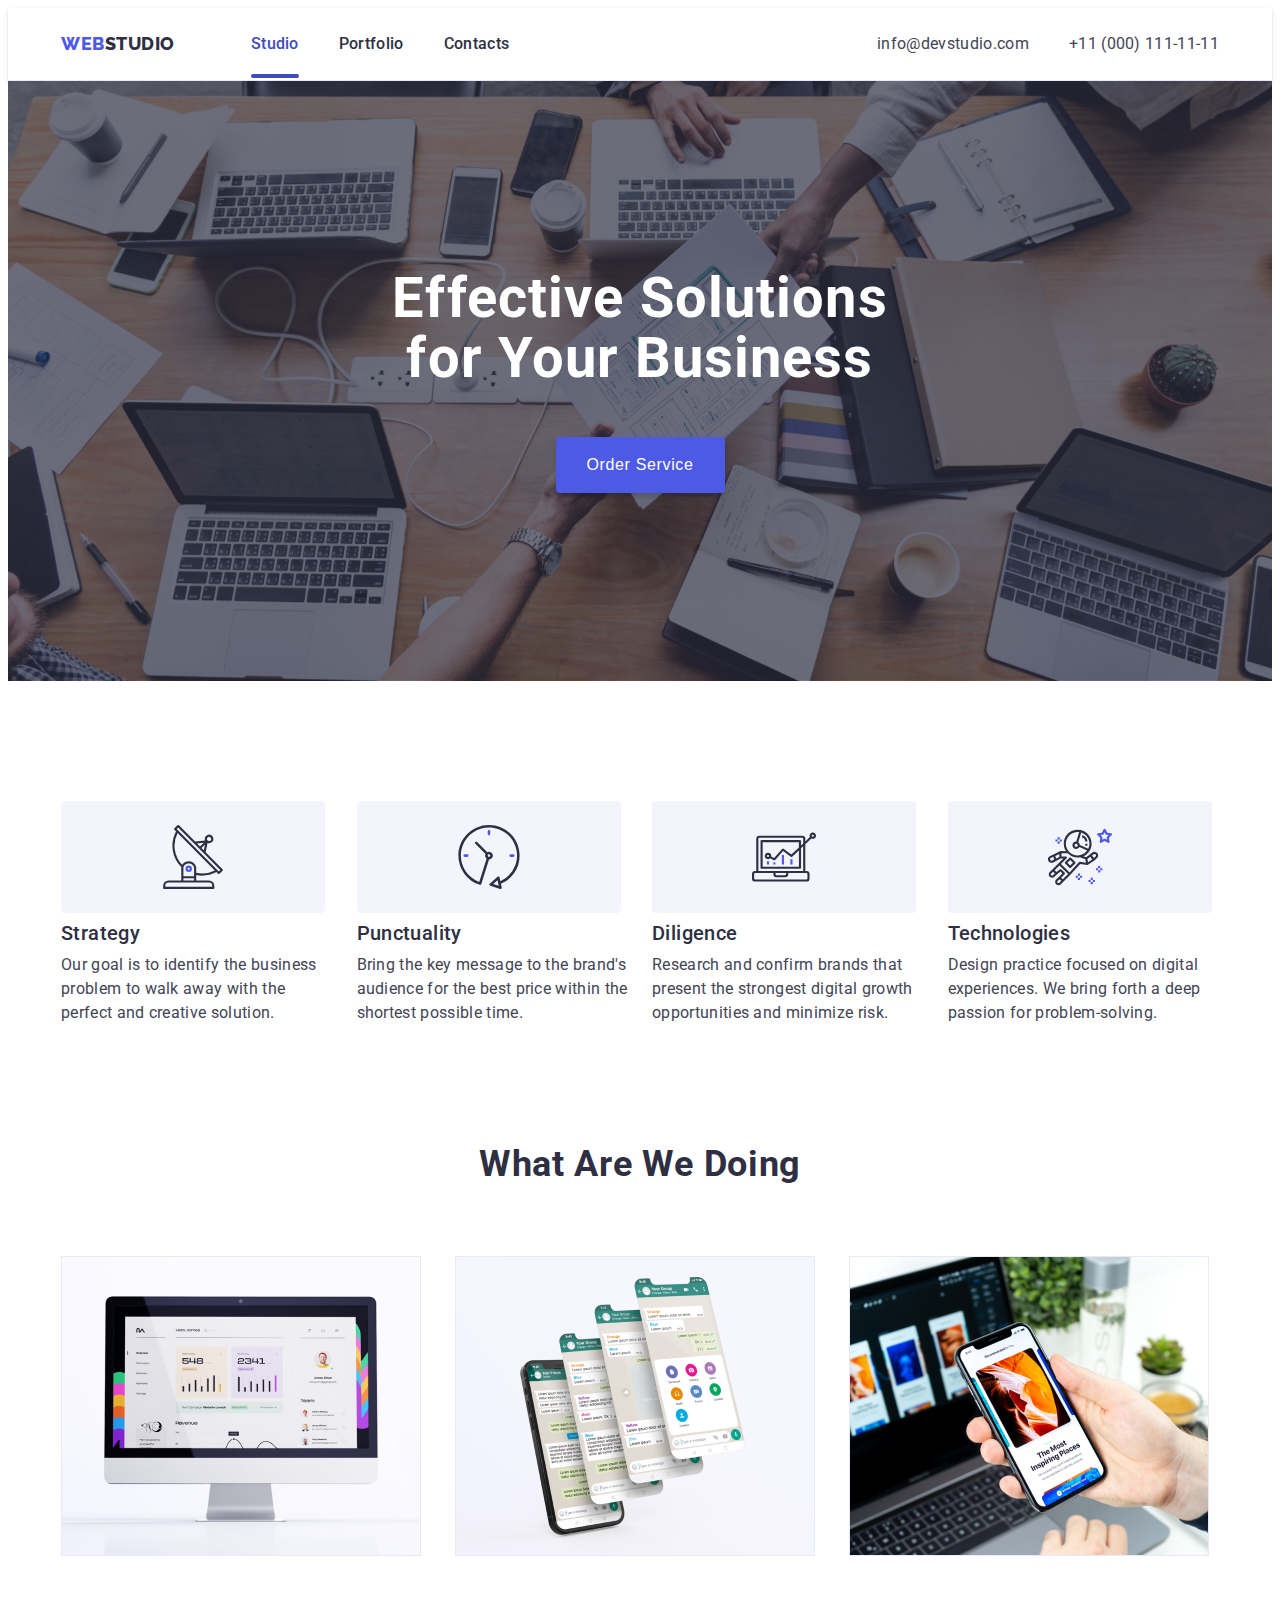
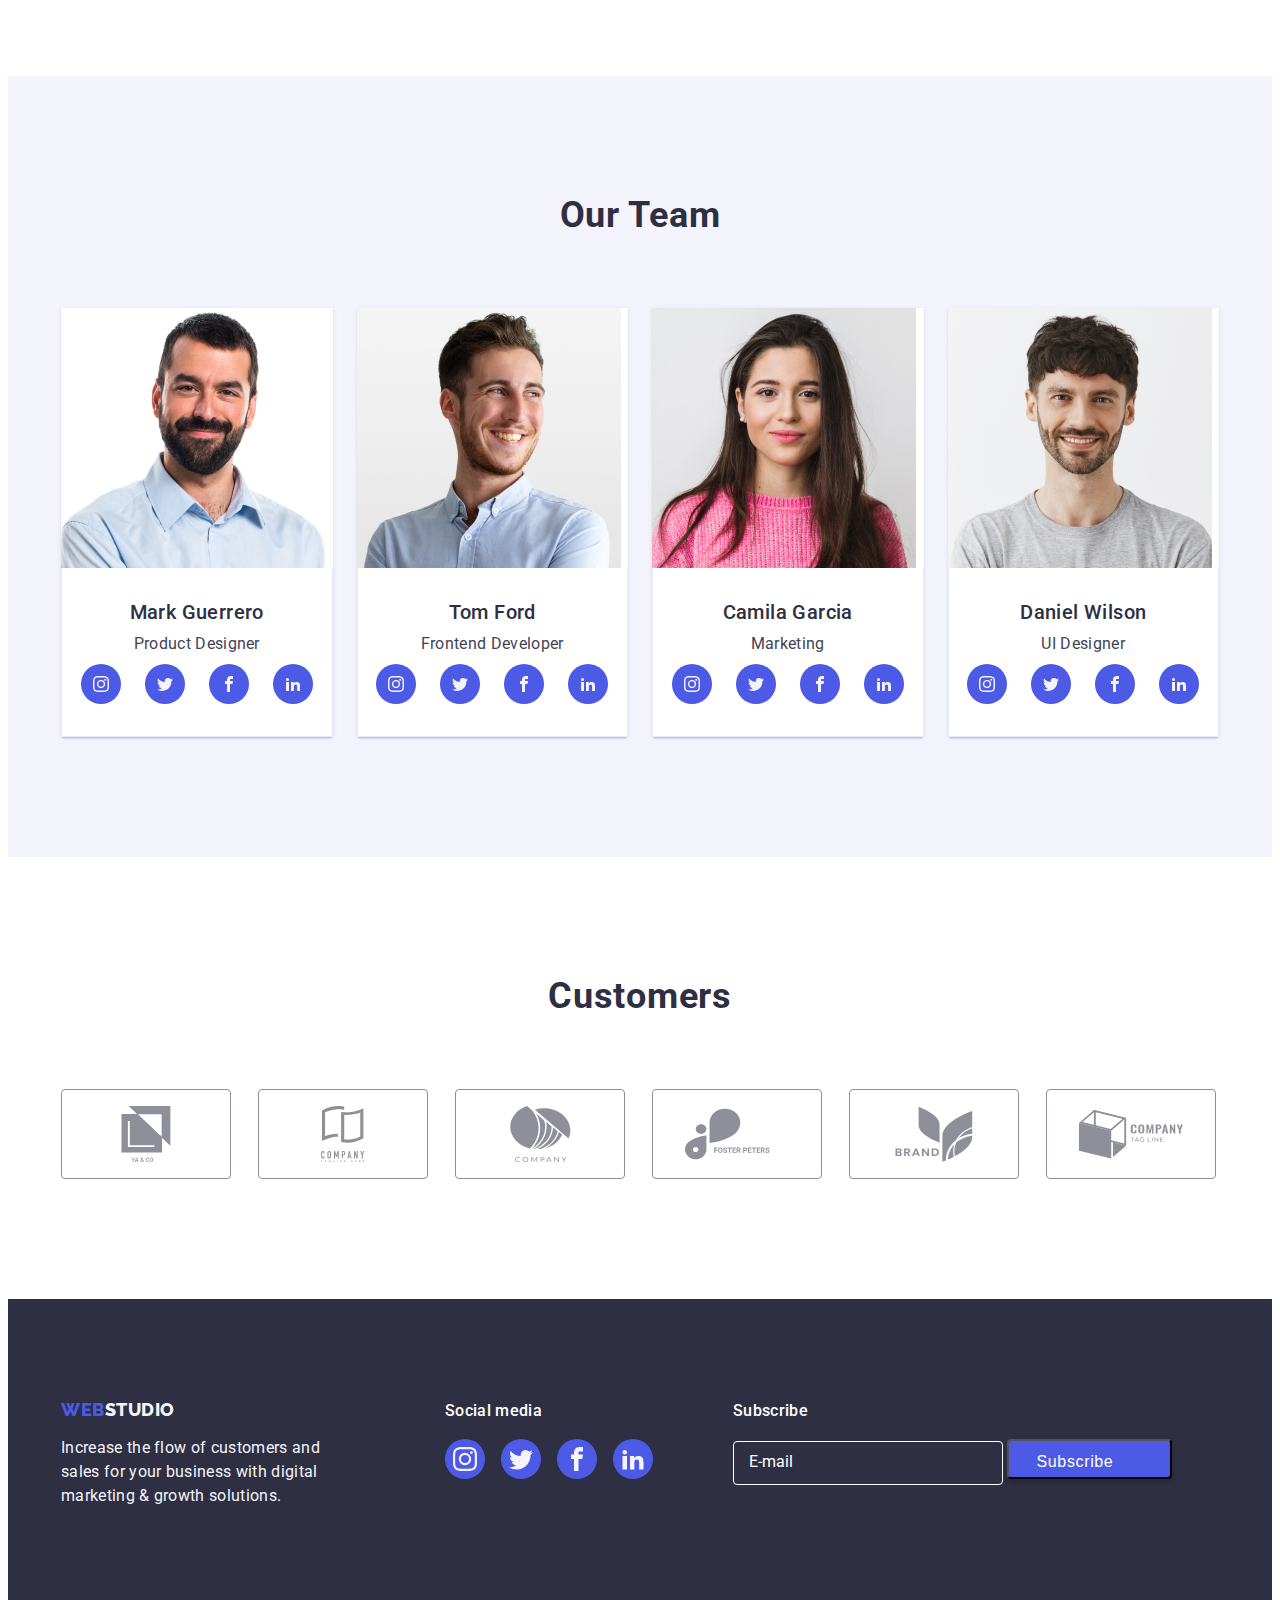
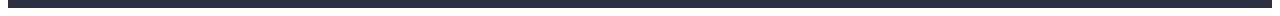
==== index.html @ f6144dba "summary" ====
<!DOCTYPE html>
<html lang="en">
  <head>
    <meta charset="UTF-8" />
    <meta http-equiv="X-UA-Compatible" content="IE=edge" />
    <meta name="viewport" content="width=device-width, initial-scale=1.0" />
    <link rel="preconnect" href="https://fonts.googleapis.com" />
    <link rel="preconnect" href="https://fonts.gstatic.com" crossorigin />
    <link
      href="https://fonts.googleapis.com/css2?family=Raleway:wght@800&family=Roboto:wght@400;500;700;900&display=swap"
      rel="stylesheet"
    />
    <link
      rel="stylesheet"
      href="https://cdnjs.cloudflare.com/ajax/libs/modern-normalize/1.1.0/modern-normalize.min.css"
      integrity="sha512-wpPYUAdjBVSE4KJnH1VR1HeZfpl1ub8YT/NKx4PuQ5NmX2tKuGu6U/JRp5y+Y8XG2tV+wKQpNHVUX03MfMFn9Q=="
      crossorigin="anonymous"
      referrerpolicy="no-referrer"
    />
    <link rel="stylesheet" href="./css/styles.css" />
    <title>Website</title>
  </head>

  <body>
    <header class="page-header">
      <div class="header-page-container container">
        <nav class="page-nav">
          <a class="logo link" href="./index.html"
            >Web<span class="studio-logo-header">Studio</span></a
          >

          <ul class="menu list">
            <li class="menu-item">
              <a class="menu-link current link links" href="./index.html"
                >Studio</a
              >
            </li>
            <li class="menu-item">
              <a class="menu-link link links" href="./portfolio.html"
                >Portfolio</a
              >
            </li>
            <li class="menu-item">
              <a class="menu-link link links" href="">Contacts</a>
            </li>
          </ul>
        </nav>

        <address class="address-header">
          <ul class="header-contacts list">
            <li class="address-item">
              <a
                class="address-link link links"
                href="mailto:info@devstudio.com"
                >info@devstudio.com</a
              >
            </li>
            <li class="address-item">
              <a class="address-link link links" href="tel:+110001111111"
                >+11 (000) 111-11-11</a
              >
            </li>
          </ul>
        </address>
      </div>
    </header>

    <!-- Main content  -->
    <main>
      <!-- Section 1 -->
      <section class="hero">
        <div class="container">
          <h1 class="hero-tex">Effective Solutions for Your Business</h1>
          <button class="button-hero" type="button" data-modal-open>
            Order Service
          </button>
        </div>
      </section>
      <!-- Section 2 -->
      <section class="section-two sections">
        <div class="container">
          <h2 class="visually-hidden">Soft Skills</h2>
          <ul class="feature list">
            <li class="feature-item">
              <div class="feature-link-list">
                <svg
                  class="soft-skill-icon"
                  aria-label="antena"
                  width="64"
                  height="64"
                >
                  <use href="./images/icons.svg#icon-antenna-1"></use>
                </svg>
              </div>
            </li>
            <li class="feature-item">
              <div class="feature-link-list">
                <svg
                  class="soft-skill-icon"
                  aria-label="clock"
                  width="64"
                  height="64"
                >
                  <use href="./images/icons.svg#icon-clock-1"></use>
                </svg>
              </div>
            </li>

            <li class="feature-item">
              <div class="feature-link-list">
                <svg
                  class="soft-skill-icon"
                  aria-label="diagrama"
                  width="64"
                  height="64"
                >
                  <use href="./images/icons.svg#icon-diagram-1"></use>
                </svg>
              </div>
            </li>

            <li class="feature-item">
              <div class="feature-link-list">
                <svg
                  class="soft-skill-icon"
                  aria-label="astronaut"
                  width="64"
                  height="64"
                >
                  <use href="./images/icons.svg#icon-astronaut-1"></use>
                </svg>
              </div>
            </li>
          </ul>

          <ul class="soft-skills list">
            <li class="soft-skills-item">
              <h3 class="suptitle-soft-skills">Strategy</h3>
              <p class="section-description-soft-skills">
                Our goal is to identify the business problem to walk away with
                the perfect and creative solution.
              </p>
            </li>

            <li class="soft-skills-item">
              <h3 class="suptitle-soft-skills">Punctuality</h3>
              <p class="section-description-soft-skills">
                Bring the key message to the brand's audience for the best price
                within the shortest possible time.
              </p>
            </li>

            <li class="soft-skills-item">
              <h3 class="suptitle-soft-skills">Diligence</h3>
              <p class="section-description-soft-skills">
                Research and confirm brands that present the strongest digital
                growth opportunities and minimize risk.
              </p>
            </li>

            <li class="soft-skills-item">
              <h3 class="suptitle-soft-skills">Technologies</h3>
              <p class="section-description-soft-skills">
                Design practice focused on digital experiences. We bring forth a
                deep passion for problem-solving.
              </p>
            </li>
          </ul>
        </div>
      </section>

      <!-- Section 3 -->
      <section class="section-three">
        <div class="container">
          <h2 class="second-header">What are we doing</h2>
          <ul class="our-works list">
            <li class="our-works-item">
              <img
                src="./images/img1.jpg"
                alt="Computer"
                width="360"
                height="300"
              />
            </li>

            <li class="our-works-item">
              <img
                src="./images/img2.jpg"
                alt="Social network pages"
                width="360"
                height="300"
              />
            </li>

            <li class="our-works-item">
              <img
                src="./images/img3.jpg"
                alt="Telephone"
                width="360"
                height="300"
              />
            </li>
          </ul>
        </div>
      </section>

      <!-- Section 4 -->
      <section class="section-four sections">
        <div class="container">
          <!-- Card 1 -->
          <h2 class="second-header">Our Team</h2>
          <ul class="our-team list">
            <li class="our-team-card">
              <img
                src="./images/MarkGuerrero1.jpg"
                alt="Foto Mark Guerrero"
                width="264"
                height="260"
              />
              <div class="our-team-text">
                <h3 class="suptitle">Mark Guerrero</h3>
                <p class="section-description">Product Designer</p>

                <!-- Social list   -->
                <ul class="social-list list">
                  <li class="social-list-item">
                    <a href="" class="social-list-link link">
                      <svg
                        class="social-list-icon"
                        aria-label="icon instagram"
                        width="16"
                        height="16"
                      >
                        <use href="./images/icons.svg#icon-instagram"></use>
                      </svg>
                    </a>
                  </li>

                  <li class="social-list-item">
                    <a href="" class="social-list-link link">
                      <svg
                        class="social-list-icon"
                        aria-label="icon twitter"
                        width="16"
                        height="16"
                      >
                        <use href="./images/icons.svg#icon-twitter"></use>
                      </svg>
                    </a>
                  </li>

                  <li class="social-list-item">
                    <a href="" class="social-list-link link">
                      <svg
                        class="social-list-icon"
                        aria-label="icon facebook"
                        width="16"
                        height="16"
                      >
                        <use href="./images/icons.svg#icon-facebook"></use>
                      </svg>
                    </a>
                  </li>

                  <li class="social-list-item">
                    <a href="" class="social-list-link link">
                      <svg
                        class="social-list-icon"
                        aria-label="icon linkedin"
                        width="16"
                        height="16"
                      >
                        <use href="./images/icons.svg#icon-linkedin2"></use>
                      </svg>
                    </a>
                  </li>
                </ul>
              </div>
            </li>

            <!-- Card 2 -->
            <li class="our-team-card">
              <img
                src="./images/TomFord2.jpg"
                alt="Foto Tom Ford"
                width="264"
                height="260"
              />
              <div class="our-team-text">
                <h3 class="suptitle">Tom Ford</h3>
                <p class="section-description">Frontend Developer</p>
                <!-- Social list -->
                <ul class="social-list list">
                  <li class="social-list-item">
                    <a href="" class="social-list-link link">
                      <svg
                        class="social-list-icon"
                        aria-label="icon instagram"
                        width="16"
                        height="16"
                      >
                        <use href="./images/icons.svg#icon-instagram"></use>
                      </svg>
                    </a>
                  </li>

                  <li class="social-list-item">
                    <a href="" class="social-list-link link">
                      <svg
                        class="social-list-icon"
                        aria-label="icon twitter"
                        width="16"
                        height="16"
                      >
                        <use href="./images/icons.svg#icon-twitter"></use>
                      </svg>
                    </a>
                  </li>

                  <li class="social-list-item">
                    <a href="" class="social-list-link link">
                      <svg
                        class="social-list-icon"
                        aria-label="icon facebook"
                        width="16"
                        height="16"
                      >
                        <use href="./images/icons.svg#icon-facebook"></use>
                      </svg>
                    </a>
                  </li>

                  <li class="social-list-item">
                    <a href="" class="social-list-link link">
                      <svg
                        class="social-list-icon"
                        aria-label="icon linkedin"
                        width="16"
                        height="16"
                      >
                        <use href="./images/icons.svg#icon-linkedin2"></use>
                      </svg>
                    </a>
                  </li>
                </ul>
              </div>
            </li>
            <!-- Card 3 -->
            <li class="our-team-card">
              <img
                src="./images/CamilaGarcia3.jpg"
                alt="Foto Camila Garcia"
                width="264"
                height="260"
              />
              <div class="our-team-text">
                <h3 class="suptitle">Camila Garcia</h3>
                <p class="section-description">Marketing</p>

                <!-- Social list -->
                <ul class="social-list list">
                  <li class="social-list-item">
                    <a href="" class="social-list-link link">
                      <svg
                        class="social-list-icon"
                        aria-label="icon instagram"
                        width="16"
                        height="16"
                      >
                        <use href="./images/icons.svg#icon-instagram"></use>
                      </svg>
                    </a>
                  </li>

                  <li class="social-list-item">
                    <a href="" class="social-list-link link">
                      <svg
                        class="social-list-icon"
                        aria-label="icon twitter"
                        width="16"
                        height="16"
                      >
                        <use href="./images/icons.svg#icon-twitter"></use>
                      </svg>
                    </a>
                  </li>

                  <li class="social-list-item">
                    <a href="" class="social-list-link link">
                      <svg
                        class="social-list-icon"
                        aria-label="icon facebook"
                        width="16"
                        height="16"
                      >
                        <use href="./images/icons.svg#icon-facebook"></use>
                      </svg>
                    </a>
                  </li>

                  <li class="social-list-item">
                    <a href="" class="social-list-link link">
                      <svg
                        class="social-list-icon"
                        aria-label="icon linkedin"
                        width="16"
                        height="16"
                      >
                        <use href="./images/icons.svg#icon-linkedin2"></use>
                      </svg>
                    </a>
                  </li>
                </ul>
              </div>
            </li>
            <!-- Card 4 -->
            <li class="our-team-card">
              <img
                src="./images/DanielWilson4.jpg"
                alt="Foto Daniel Wilson "
                width="264"
                height="260"
              />
              <div class="our-team-text">
                <h3 class="suptitle">Daniel Wilson</h3>
                <p class="section-description">UI Designer</p>

                <!-- Social list  -->
                <ul class="social-list list">
                  <li class="social-list-item">
                    <a href="" class="social-list-link link">
                      <svg
                        class="social-list-icon"
                        aria-label="icon instagram"
                        width="16"
                        height="16"
                      >
                        <use href="./images/icons.svg#icon-instagram"></use>
                      </svg>
                    </a>
                  </li>

                  <li class="social-list-item">
                    <a href="" class="social-list-link link">
                      <svg
                        class="social-list-icon"
                        aria-label="icon twitter"
                        width="16"
                        height="16"
                      >
                        <use href="./images/icons.svg#icon-twitter"></use>
                      </svg>
                    </a>
                  </li>

                  <li class="social-list-item">
                    <a href="" class="social-list-link link">
                      <svg
                        class="social-list-icon"
                        aria-label="icon facebook"
                        width="16"
                        height="16"
                      >
                        <use href="./images/icons.svg#icon-facebook"></use>
                      </svg>
                    </a>
                  </li>
                  <li class="social-list-item">
                    <a href="" class="social-list-link link">
                      <svg
                        class="social-list-icon"
                        aria-label="icon linkedin"
                        width="16"
                        height="16"
                      >
                        <use href="./images/icons.svg#icon-linkedin2"></use>
                      </svg>
                    </a>
                  </li>
                </ul>
              </div>
            </li>
          </ul>
        </div>
      </section>
      <!-- Customers Section 5 -->
      <section class="sections">
        <div class="container">
          <h2 class="second-header">Customers</h2>
          <ul class="customers list">
            <!-- 1 -->
            <li class="customers-grup">
              <a href="" class="link-customers link">
                <svg
                  class="customers-logo-grup"
                  aria-label="icon logo"
                  width="104"
                  height="56"
                >
                  <use href="./images/icons.svg#icon-Union"></use>
                </svg>
              </a>
            </li>
            <!-- 2 -->
            <li class="customers-grup">
              <a href="" class="link-customers link">
                <svg
                  class="customers-logo-grup"
                  aria-label="icon compani"
                  width="104"
                  height="56"
                >
                  <use href="./images/icons.svg#icon-group"></use>
                </svg>
              </a>
            </li>
            <!-- 3 -->
            <li class="customers-grup">
              <a href="" class="link-customers link">
                <svg
                  class="customers-logo-grup"
                  aria-label="icon compani"
                  width="104"
                  height="56"
                >
                  <use href="./images/icons.svg#icon-group-1"></use>
                </svg>
              </a>
            </li>
            <!-- 4 -->
            <li class="customers-grup">
              <a href="" class="link-customers link">
                <svg
                  class="customers-logo-grup"
                  aria-label="icon FOSTER PETERS"
                  width="104"
                  height="56"
                >
                  <use href="./images/icons.svg#icon-group-2"></use>
                </svg>
              </a>
            </li>
            <!-- 5 -->
            <li class="customers-grup">
              <a href="" class="link-customers link">
                <svg
                  class="customers-logo-grup"
                  aria-label="icon brand"
                  width="104"
                  height="56"
                >
                  <use href="./images/icons.svg#icon-group-3"></use>
                </svg>
              </a>
            </li>
            <!-- 6 -->
            <li class="customers-grup">
              <a href="" class="link-customers link">
                <svg
                  class="customers-logo-grup"
                  aria-label="icon brand"
                  width="104"
                  height="56"
                >
                  <use href="./images/icons.svg#icon-group-4"></use>
                </svg>
              </a>
            </li>
          </ul>
        </div>
      </section>
    </main>
    <!-- Fotter -->
    <footer class="footer">
      <div class="container footer-container">
        <div class="part-one-footer">
          <a class="logo-footer link" href="./index.html"
            >Web<span class="studio-logo-footer">Studio</span></a
          >
          <p class="footer-description">
            Increase the flow of customers and sales for your business with
            digital marketing & growth solutions.
          </p>
        </div>
        <!-- Part 2 footer -->
        <div>
          <p class="header-footer">Social media</p>

          <ul class="footer-list list">
            <li class="social-list-item">
              <a href="" class="social-list-link-footer link">
                <svg
                  class="social-list-icon"
                  aria-label="icon instagram"
                  width="24"
                  height="24"
                >
                  <use href="./images/icons.svg#icon-instagram"></use>
                </svg>
              </a>
            </li>

            <li class="social-list-item">
              <a href="" class="social-list-link-footer link">
                <svg
                  class="social-list-icon"
                  aria-label="icon twitter"
                  width="24"
                  height="24"
                >
                  <use href="./images/icons.svg#icon-twitter"></use>
                </svg>
              </a>
            </li>

            <li class="social-list-item">
              <a href="" class="social-list-link-footer link">
                <svg
                  class="social-list-icon"
                  aria-label="icon facebook"
                  width="24"
                  height="24"
                >
                  <use href="./images/icons.svg#icon-facebook"></use>
                </svg>
              </a>
            </li>

            <li class="social-list-item">
              <a href="" class="social-list-link-footer link">
                <svg
                  class="social-list-icon"
                  aria-label="icon linkedin"
                  width="24"
                  height="24"
                >
                  <use href="./images/icons.svg#icon-linkedin2"></use>
                </svg>
              </a>
            </li>
          </ul>
        </div>
        <!-- Fotter part 3 -->
          <form class="form-footer">
      <p class="header-footer">Subscribe</p>
          <label class="subscribe label-footer" for="Subscribe">
          <span class="footer-wraper-part-three">
            <span class="footer-mail-text">E-mail</span>
            <input class="footer-mail" 
          name="user_mail"
          type="text" 
          reguired
          pattern="[a-zA-Za-яА-ЯіІїЇєЄ']+"/>
        </label>
        <button class="button-footer" 
         type="submit">Subscribe
          <svg
          class="footer-icon"
          width="24"
          height="24"
          aria-label="icon-telegram">
            <use href="./images/icons.svg#Frame-3"></use>
          </svg>
        </button>    
      </div>
      </form>

    
  </div>
    </footer>
    <!-- Modal -->
    <div class="dackdrop is-hidden" data-modal>
      <div class="modal">
        <button class="button-modal-close" type="button" data-modal-close>
          <svg class="modal-close-icon" aria-label="close" width="8" height="8">
            <use href="./images/icons.svg#icon-close-black"></use>
          </svg>
        </button>
        <!-- Modal form -->
        <form class="modal-form">
          <p class="modal-descrip">
            Leave your contacts and we will call you back
          </p>
          <label class="modal-form-field">
            <span class="modal-form-input-desc">Name</span>
            <span class="modal-form-input-wraper">
              <input
                type="text"
                name="user_name"
                class="modal-form-input"
                required
                pattern="[a-zA-Za-яЯ-Аа]+"
                minlength="2"
              />
              <svg
                class="modal-svg"
                width="12"
                hight="12"
                aria-label="icon-mail"
              >
                <use href="./images/icons.svg#icon-Vector"></use>
              </svg>
            </span>
          </label>

          <label class="modal-form-field">
            <span class="modal-form-input-desc">Phone</span>
            <span class="modal-form-input-wraper">
              <input class="modal-form-input"
                type="tel"
                name="user_phone" 
                required
                pattern="(0-9){3}-(0-9){3}-(0-9){2}-(0-9){2}"
                title="xxx-xxx-xx-xx"
              />
              <svg
                class="modal-svg"
                width="12"
                hight="12"
                aria-label="icon-mail"
              >
                <use href="./images/icons.svg#icon-Vector-1"></use>
              </svg>
            </span>
          </label>

          <label class="modal-form-field">
            <span class="modal-form-input-desc">Email</span>
            <span class="modal-form-input-wraper">
              <input class="modal-form-input"
                type="text"
                name="user_mail"
                required
              />
              <svg
                class="modal-svg"
                width="12"
                hight="12"
                aria-label="icon-mail"
              >
                <use href="./images/icons.svg#icon-Vector-2"></use>
              </svg>
            </span>
          </label>

          <label>
            <span class="modal-form-input-desc">Comment</span>
            <textarea
              class="modal-form-coment"
              name="user_message"
              placeholder="Text input"
            ></textarea>
          </label>

          <input
            id="user-policy"
            type="checkbox"
            name="user_policy"
            class="modal-form-check visually-hidden"
          />
          <label class="modal-form-check-desc" for="user-policy">
            <span class="modal-form-input-desc-checkbox"
              >I accept the terms and conditions of the</span
            >
            <a href="" class="modal-form-input-desc-link">Privacy Policy</a>
          </label>

          <button type="submit" class="modal-form-button">Send</button>
        </form>
      </div>
    </div>
    <script src="./modal.js"></script>
  </body>
</html>
---- css/styles.css ----
.list {
  list-style: none;
}

.link {
  text-decoration: none;
}

.links:hover,
.links:focus {
  color: #404bbf;
}

h1,
h2,
h3,
h4,
p {
  margin-top: 0;
  margin-bottom: 0;
}
ul,
ol {
  margin-top: 0;
  margin-bottom: 0;
  padding-left: 0;
}
img {
  display: block;
}
button {
  cursor: pointer;
}
.container {
  width: 1158px;
  margin-left: auto;
  margin-right: auto;
  padding-right: 15px;
  padding-left: 15px;
}
.sections {
  padding-top: 120px;
  padding-bottom: 120px;
}
body {
  font-family: 'Roboto', sans-serif;
  color: var(--slate);
  background-color: #ffffff;
}
:root {
  --naviblue: #2e2f42;

  --slate: #434455;

  --white: #ffffff;

  --cloud: #f4f4fd;

  --iris: #4d5ae5;

  --ocean: #404bbf;

  --light-slate: #8e8f99;

  --card-set-gap: 24px;

  --border: 1px solid #e7e9fc;
}
.visually-hidden {
  position: absolute;
  width: 1px;
  height: 1px;
  margin: -1px;
  border: 0;
  padding: 0;
  white-space: nowrap;
  clip-path: inset(100%);
}
/* Logotip */
.logo {
  font-family: 'Raleway', sans-serif;
  font-weight: 800;
  font-size: 18px;
  line-height: 1.17;
  letter-spacing: 0.03em;
  text-transform: uppercase;
  color: var(--iris);
  margin-right: 76px;
}
.studio-logo-header {
  color: var(--naviblue);
}
.studio-logo-footer {
  color: #f4f4fd;
}
/* Header Navigation */

.header-page-container {
  display: flex;
  align-items: center;
}
.page-header {
border-bottom: 1px solid #e7e9fc;
box-shadow: 0px 2px 1px rgba(46, 47, 66, 0.08), 0px 1px 1px 
rgba(46, 47, 66, 0.16), 0px 1px 6px
rgba(46, 47, 66, 0.08);}

.page-nav {
  display: flex;
  align-items: center;
  padding: 24px 0;
}
.menu {
  display: flex;
  gap: 40px;
}
.menu-link {
  font-weight: 500;
  font-size: 16px;
  line-height: 1.5;
  color: #2e2f42;
  letter-spacing: 0.02em;
  padding: 24px 0;
  transition: color 250ms cubic-bezier(0.4, 0, 0.2, 1);
}
.current{
  position: relative;
  color: var(--ocean);
}

.current::after{
  content: "";
  position: absolute;
  left: 0;
  bottom: -1px;
  width: 48px;
  height: 4px;
  background-color: var(--ocean);
  border-radius: 2px;
}
/* Adress  */
.address-header {
  font-style: normal;
  margin-left: auto;
}
.header-contacts {
  display: flex;
  align-items: center;
  gap: 40px;
}
.address-link {
  font-style: normal;
  font-weight: 400;
  font-size: 16px;
  line-height: 1.5;
  letter-spacing: 0.02em;
  color: var(--slate);
  transition: color 250ms cubic-bezier(0.4, 0, 0.2, 1); ;
}
/* Main menu  */

/* Section 1 */
.hero {
  padding: 188px 0;
  background-color: #2e2f42;
  background-image: linear-gradient(rgba(46, 47, 66, 0.7), rgba(46, 47, 66, 0.7)), 
  url(../images/hero/people-office.jpg);
  background-repeat: no-repeat;
  background-position: center;
  max-width: 1440px;
  background-size: cover;
  margin-right: auto;
  margin-left: auto;
}
.hero-tex {
  font-weight: 700;
  font-size: 56px;
  line-height: 1.07;
  letter-spacing: 0.02em;
  color: #ffffff;
  text-align: center;
  max-width: 496px;
  margin-left: auto;
  margin-right: auto;
  margin-bottom: 48px;
}

.button-hero {
  font-weight: 500;
  font-size: 16px;
  line-height: 1.5;
  letter-spacing: 0.04em;
  color: #ffffff;
  background: #4d5ae5;
  box-shadow: 0px 4px 4px rgba(0, 0, 0, 0.15);
  border-radius: 4px;
  display: block;
  min-width: 169px;
  min-height: 56px;
  border: none;
  margin-left: auto;
  margin-right: auto;
  transition: background-color 250ms cubic-bezier(0.4, 0, 0.2, 1);
}
.button-hero:focus,
.button-hero:hover {
  color: #ffffff;
  background-color: #404bbf;
}
/* Section 2 */
.soft-skills {
  display: flex;
  justify-content: center;
  gap: 24px;
}
.soft-skills-item {
  flex-basis: calc((100% - 72px) / 4);
}
.suptitle-soft-skills{
 font-weight: 500;
  font-size: 20px;
  line-height: 1.2;
  letter-spacing: 0.02em;
  color: var(--naviblue);
  text-transform: capitalize;
  margin-bottom: 8px;
}
.section-description-soft-skills {
  font-weight: 400;
  font-size: 16px;
  line-height: 1.5;
  letter-spacing: 0.02em;
  color: var(--slate);
}
/* Feature */
.feature {
  display: flex;
  gap: 24px;
}
.feature-item {
  width: calc((100% - 72px) / 4);
}
.feature-link-list {
  display: flex;
  justify-content: center;
  align-items: center;
  border-radius: 4px;
  background-color: var(--cloud);
  width: 264px;
  height: 112px;
  margin-bottom: 8px;
}
/* Section 3 */
.our-works {
  display: flex;
  gap: 24px;
}
.our-works-item {
  flex-basis: calc((100% - 48px) / 3);
}
.section-three {
  padding-bottom: 120px;}

  /* Section 4 */
.section-four {
  background-color: #f4f4fd;
}
.our-team {
  display: flex;
  gap: 24px;
}
.our-team-card {
  background-color: #ffffff;
  text-align: center;
  border-radius: 0px 0px 4px 4px;
  box-shadow:0px 1px 6px rgba(46, 47, 66, 0.08),
    0px 1px 1px rgba(46, 47, 66, 0.16),
    0px 2px 1px rgba(46, 47, 66, 0.08); ;
  border-top: none;
  width: calc((100% - 72px) / 4);
}
.our-team-text {
  padding: 32px 0 ;
  background-color: #ffffff;
  border: 1px solid #e7e9fc;
  border-top: none;
}
/* Custumers */
.customers {
  display: flex;
  gap: 24px;
}
.customers-grup{
  width: calc((100% - 120px) / 6);
}
.link-customers{
  display: flex;
  align-items: center;
  justify-content: center;
  color: var(--light-slate);
  width: 168px;
  height: 88px;
  border: 1px solid #8e8f99;
  border-radius: 4px;
  transition: border-color 250ms cubic-bezier(0.4, 0, 0.2, 1),
    color 250ms cubic-bezier(0.4, 0, 0.2, 1);
}
.link-customers:hover,
.link-customers:focus {
  border-color: var(--ocean);
  color: var(--ocean);
}
.link-customers:hover .customers-logo-grup,
.link-customers:focus .customers-logo-grup {
 fill: var(--ocean);
}
.customers-logo-grup{
fill: currentColor;
}
/* Sections  */
.social-list {
  display: flex;
  justify-content: center;
  gap: 24px;
}
.social-list-link {
  display: flex;
  justify-content: center;
  align-items: center;
  width: 40px;
  height: 40px;
  border-radius: 50%;
  background-color: var(--iris);
  transition: background-color 250ms cubic-bezier(0.4, 0, 0.2, 1);
}
.social-list-link:hover,
.social-list-link:focus {
  background-color: #404bbf;
}

.social-list-icon {
  fill: var(--cloud);
  }
.suptitle {
  font-weight: 500;
  font-size: 20px;
  line-height: 1.2;
  letter-spacing: 0.02em;
  color: var(--naviblue);
  text-transform: capitalize;
  margin-bottom: 8px;
}
.section-description {
  font-weight: 400;
  font-size: 16px;
  line-height: 1.5;
  letter-spacing: 0.02em;
  color: var(--slate);
  margin-bottom: 8px;
}
.second-header {
  font-weight: 700;
  font-size: 36px;
  line-height: 1.1;
  text-align: center;
  letter-spacing: 0.02em;
  color: #2e2f42;
  text-transform: capitalize;
  margin-bottom: 72px;
}
/* Portfolio  */
.filters {
  padding-top: 96px;
  padding-bottom: 120px;
}

.filter-group {
  display: flex;
  justify-content: center;
  margin-bottom: 72px;
  gap: 24px;
}

.portfolio-button {
  font-family: 'Roboto', sans-serif;
  font-weight: 500;
  font-size: 16px;
  line-height: 1.5;
  letter-spacing: 0.04em;
  color: var(--iris);
  background-color: var(--cloud);
  border: var(--border);
  border-radius: 4px;
  padding: 12px 24px 12px 24px;
  transition: color 250ms cubic-bezier(0.4, 0, 0.2, 1),
  background-color 250ms cubic-bezier(0.4, 0, 0.2, 1),
  border-color 250ms cubic-bezier(0.4, 0, 0.2, 1),
  box-shadow 250ms cubic-bezier(0.4, 0, 0.2, 1);
  
}
.portfolio-button:focus,
.portfolio-button:hover {
  color: #ffffff;
  background-color: #404bbf;
  border: var(--border);
  border: 1px solid rgba(231, 233, 252, 1);
  box-shadow: 0px 3px 1px 
  rgba(0, 0, 0, 0.1), 0px 2px 1px 
  rgba(0, 0, 0, 0.08), 0px 2px 2px 
  rgba(0, 0, 0, 0.12);
}
.project-card {
  display: flex;
  flex-wrap: wrap;
  column-gap: 24px;
  row-gap: 48px;
}
.project-card-item {
  width: calc((100% - 48px) / 3);
}
.project-card-link {
display: block;
transition: box-shadow 250ms 
cubic-bezier(0.4, 0, 0.2, 1);
}
.project-card-link:focus,
.project-card-link:hover{
box-shadow: 0px 1px 6px rgba(46, 47, 66, 0.08), 
0px 1px 1px rgba(46, 47, 66, 0.16), 
0px 2px 1px rgba(46, 47, 66, 0.08);  
}
.our-team-text-portfolio {
  background-color: #ffffff;
  border: 1px solid #e7e9fc;
  border-top: none;
  padding: 32px 16px;
}
.img-content-portfolio{
  position: relative;
  overflow: hidden;
}
.suptitle-content-portfolio{
font-weight: 400;
font-size: 16px;
line-height: 1.5;
letter-spacing: 0.02em;
color: #F4F4FD; 
background-color: var(--iris); 
padding: 40px 32px;
position: absolute;
top: 0%;
left: 0%;
width: 100%;
height: 100%;
overflow: auto;
transform: translate(0px, 100%);
transition: transform 250ms 
cubic-bezier(0.4, 0, 0.2, 1);
}
.project-card-link:hover .suptitle-content-portfolio,
.project-card-link:focus .suptitle-content-portfolio{
  transform: translate(0%);

}

/* .project-card-item:not(:nth-child(3n)){
  margin-right: 24px;
}
.project-card-item:not(:nth-last-child(-n + 3)){
margin-bottom: 48px;
} */
.suptitle-portfolio {
  font-weight: 500;
  font-size: 20px;
  line-height: 1.2;
  letter-spacing: 0.02em;
  color: var(--naviblue);
  text-transform: capitalize;
  margin-bottom: 8px;
}
.section-description-portfolio {
  font-weight: 400;
  font-size: 16px;
  line-height: 1.5;
  letter-spacing: 0.02em;
  color: var(--slate);
}
/* footer */
.footer{
  background: #2e2f42;
  padding-top: 100px;
  padding-bottom: 100px;
}
.footer-container{
  display: flex;
  align-items: baseline;
}
.part-one-footer{
  margin-right: 120px;
}
.footer-description {
  font-weight: 400;
  font-size: 16px;
  line-height: 1.5;
  letter-spacing: 0.02em;
  color: #f4f4fd;
  max-width: 264px;
}
.logo-footer {
  font-family: 'Raleway', sans-serif;
  font-weight: 800;
  font-size: 18px;
  line-height: 1.17;
  letter-spacing: 0.03em;
  text-transform: uppercase;
  color: var(--iris);
  display: inline-block;
  margin-bottom: 16px;
}
.header-footer {
  font-weight: 500;
  font-size: 16px;
  line-height: 1.5;
  letter-spacing: 0.02em;
  color: var(--white);
  margin-bottom: 16px;
}
.footer-list{
display: flex;
gap: 16px;
}
.social-list-item{
   width: 40px;
   height: 40px;
}
.social-list-link-footer {
  display: flex;
  justify-content: center;
  align-items: center;
  width: 100%;
  height: 100%;
  border-radius: 50%;
  background-color: var(--iris);
  transition: background-color 250ms cubic-bezier(0.4, 0, 0.2, 1);
}
.social-list-link-footer:hover,
.social-list-link-footer:focus {
  background-color: #31D0AA ;
}
.dackdrop{
  position: fixed;
  top: 0;
  left: 0;
  width: 100%;
  height: 100%;
  background-color: rgba(46, 47, 66, 0.4);
  visibility: visible;
  pointer-events: auto;
  transition: opacity 250ms cubic-bezier(0.4, 0, 0.2, 1),
  visibility 250ms cubic-bezier(0.4, 0, 0.2, 1);

}
.modal {
  position: absolute;
  top: 50%;
  left: 50%;
  transform: translate(-50%, -50%);
  width: 408px;
  min-height: 576px;
  background-color:#FCFCFC; 
  box-shadow: 
  0px 1px 1px rgba(0, 0, 0, 0.14), 
  0px 1px 3px rgba(0, 0, 0, 0.12),
  0px 2px 1px rgba(0, 0, 0, 0.2);
  border-radius: 4px;
  transition: transform 250ms 
  cubic-bezier(0.4, 0, 0.2, 1);
  padding: 72px 24px 24px 24px;
}
.modal-close-icon{
  transition: fill 250ms 
  cubic-bezier(0.4, 0, 0.2, 1);
}
.button-modal-close{
  background-color: #E7E9FC;
  color: var(--naviblue);
  border-radius: 50%;
  border: 1px solid rgba(0, 0, 0, 0.1);
  width: 24px;
  height: 24px;

  display: flex;
  align-items: center;
  justify-content: center;
  padding: 0;
  
  position: absolute;
  top: 24px;
  right: 24px;
  transition: background-color 250ms cubic-bezier(0.4, 0, 0.2, 1),
  border 250ms cubic-bezier(0.4, 0, 0.2, 1);

}
.button-modal-close:hover,
.button-modal-close:focus{
  background-color: #404bbf;
  border: none;
}
.button-modal-close:hover .modal-close-icon,
.button-modal-close:focus .modal-close-icon {
fill: #ffffff;
}
.is-hidden{
  opacity: 0;
  visibility: hidden;
  pointer-events: none;
}
/* < !-- Fotter part 3--> */
.footer-wraper-part-three{
  position: relative;
}
.footer-mail-text{
  position: absolute;
  top: 50%;
  left: 0px;
  transform: translate(0, -50%);
  transition: background-color 250ms cubic-bezier(0.4, 0, 0.2, 1);
  padding-left: 16px;
  font-weight: 400;
  font-size: 16px;
  line-height: 1.5px;
  color: #ffffff;
  }
 .footer-mail{
  border: 1px solid #FFFFFF;
  border-radius:4px;
  box-shadow:(0px 4px 4px rgba(0, 0, 0, 0.15));
  outline: none;
  background-color: var(--naviblue);
  width: 264px;
  height: 40px;
} 
 .footer-mail:focus{
  border-color: var(--ocean);
}
.form-footer{
  margin-left: 80px;
}
.button-footer {
    font-weight: 500;
    font-size: 16px;
    line-height: 1.5;
    letter-spacing: 0.04em;
    color: #ffffff;
    background: #4d5ae5;
    box-shadow: 0px 4px 4px rgba(0, 0, 0, 0.15);
    border-radius: 4px;
    min-width: 165px;
    min-height: 40px;
    transition: background-color 250ms cubic-bezier(0.4, 0, 0.2, 1);
  }
  
/* Modal form */
.modal-form{
  display: flex;
  flex-direction: column;
}
.modal-descrip{
  margin-bottom: 16px;
  font-weight: 500;
  font-size: 16px;
  line-height: 1.5;
  letter-spacing: 0.02em;
  color: var(--naviblue);
}
.modal-form-field{
  margin-bottom: 26px;
}
.modal-form-input-desc{
 display: block;
 font-weight: 400;
 font-size: 12px;
 line-height: 1.16;
 letter-spacing: 0.04em; 
 color: var(--light-slate);
 margin-bottom: 4px;
}
.modal-form-input-wraper{
  position: relative;
}
.modal-svg{
  position: absolute;
  top: 50%;
  left: 16px;
  transform: translate(0,-50%);
  transition: background-color 250ms cubic-bezier(0.4, 0, 0.2, 1);
}
.modal-form-input{
  width: 100%;
  height: 40px ;
  border: 1px solid rgba(46, 47, 66, 0.4);
  border-radius: 4px;
  padding-left: 38px;
  color: var(--naviblue);
  font-size: 16px;
  cursor: pointer;
  transition: border-color 250ms cubic-bezier(0.4, 0, 0.2, 1);
  outline: none;
}
.modal-form-input:focus {
  border-color: var(--iris) ;
}
.modal-form-input:focus + .modal-svg{
  fill: var(--iris);
}
/* Textarea */
.modal-form-coment {
  resize: none;
  width: 100%;
  height: 120px;
  padding: 8px 16px;
  border-color: 1px solid  rgba(46, 47, 66, 0.4);
  border-radius: 4px;
  transition: border-color 250ms cubic-bezier(0.4, 0, 0.2, 1);
}
.modal-form-coment:focus {
outline: none;
border-color: var(--iris);
}
.modal-form-coment::placeholder{
  text-transform: uppercase;
}
/* Checkbox */
.modal-form-input-desc-checkbox{
font-weight: 400;
font-size: 12px;
line-height: 1.16;
letter-spacing: 0.04em;
color: var(--light-slate);
}
.modal-form-check-desc{
  display: flex;
  align-items: center;
}
.modal-form-input-desc-checkbox{
  margin-left: 8px;
}
.modal-form-input-desc-link{
  margin-left: 5px;
  color: var(--iris);
}
.modal-form-check-desc::before{
 content:"";
 display: block;
 width: 16px;
 height: 16px;
 background-color: var(--cloud);
 border: 1px solid rgba(46, 47, 66, 0.4);
 border-radius: 2px;
 cursor: pointer;
 background-repeat: no-repeat;
 background-position: center;
}
.modal-form-check:checked + .modal-form-check-desc::before {
background-image: url(../images/Vector\ \(3\).svg);
background-color: var(--ocean);

}
.modal-form-check:focus + .modal-form-check-desc::before {
  outline: 2px var(--ocean);
}

/* Button modal  */
.modal-form-button{
  display: block;
  margin-left: auto;
  margin-right: auto;
  margin-top: 24px;
  font-weight: 500;
  font-size: 16px;
  line-height: 1.5;
  letter-spacing: 0.04em;
  color: #ffffff;
  background: #4d5ae5;
  box-shadow: 0px 4px 4px rgba(0, 0, 0, 0.15);
  border-radius: 4px;
  min-width: 169px;
  min-height: 56px;
  border: none;
  transition: background-color 250ms cubic-bezier(0.4, 0, 0.2, 1);
}
.modal-form-button:focus,
.modal-form-button:hover{
  background-color: var(--ocean);
}
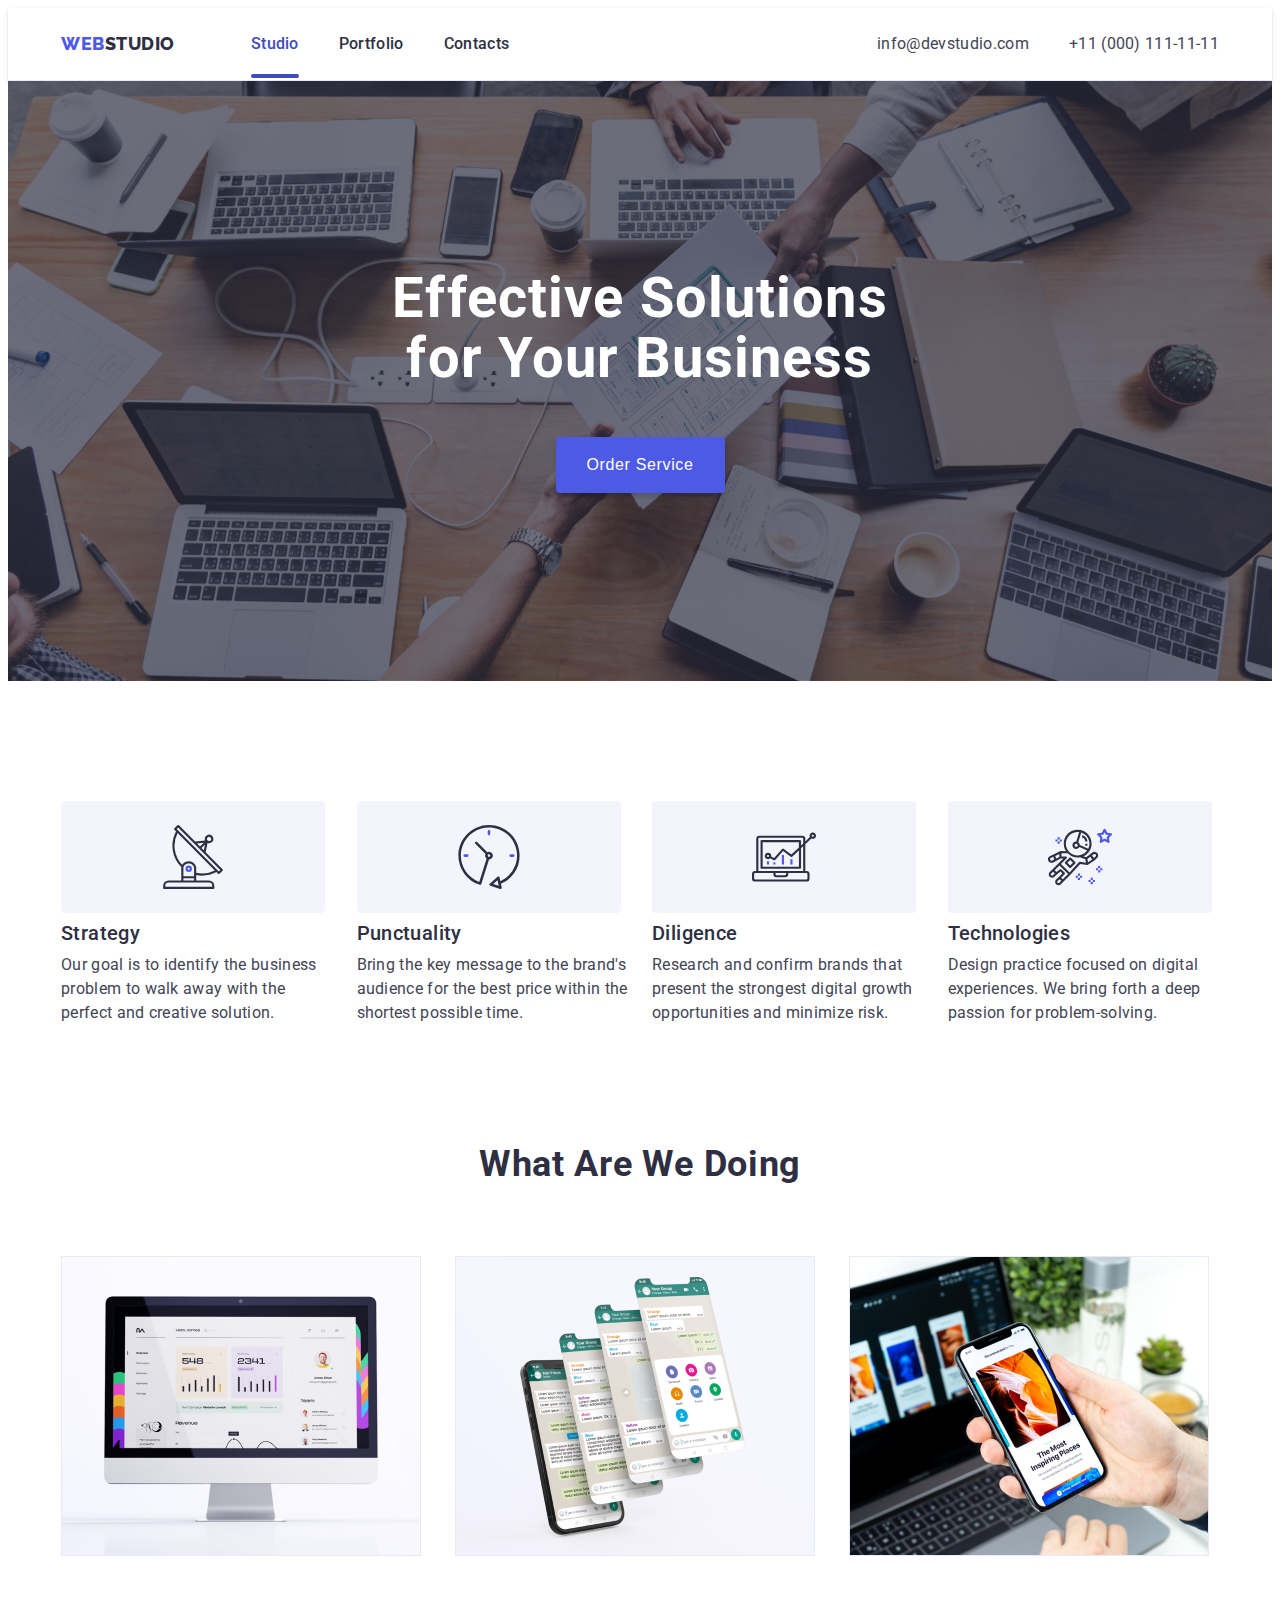
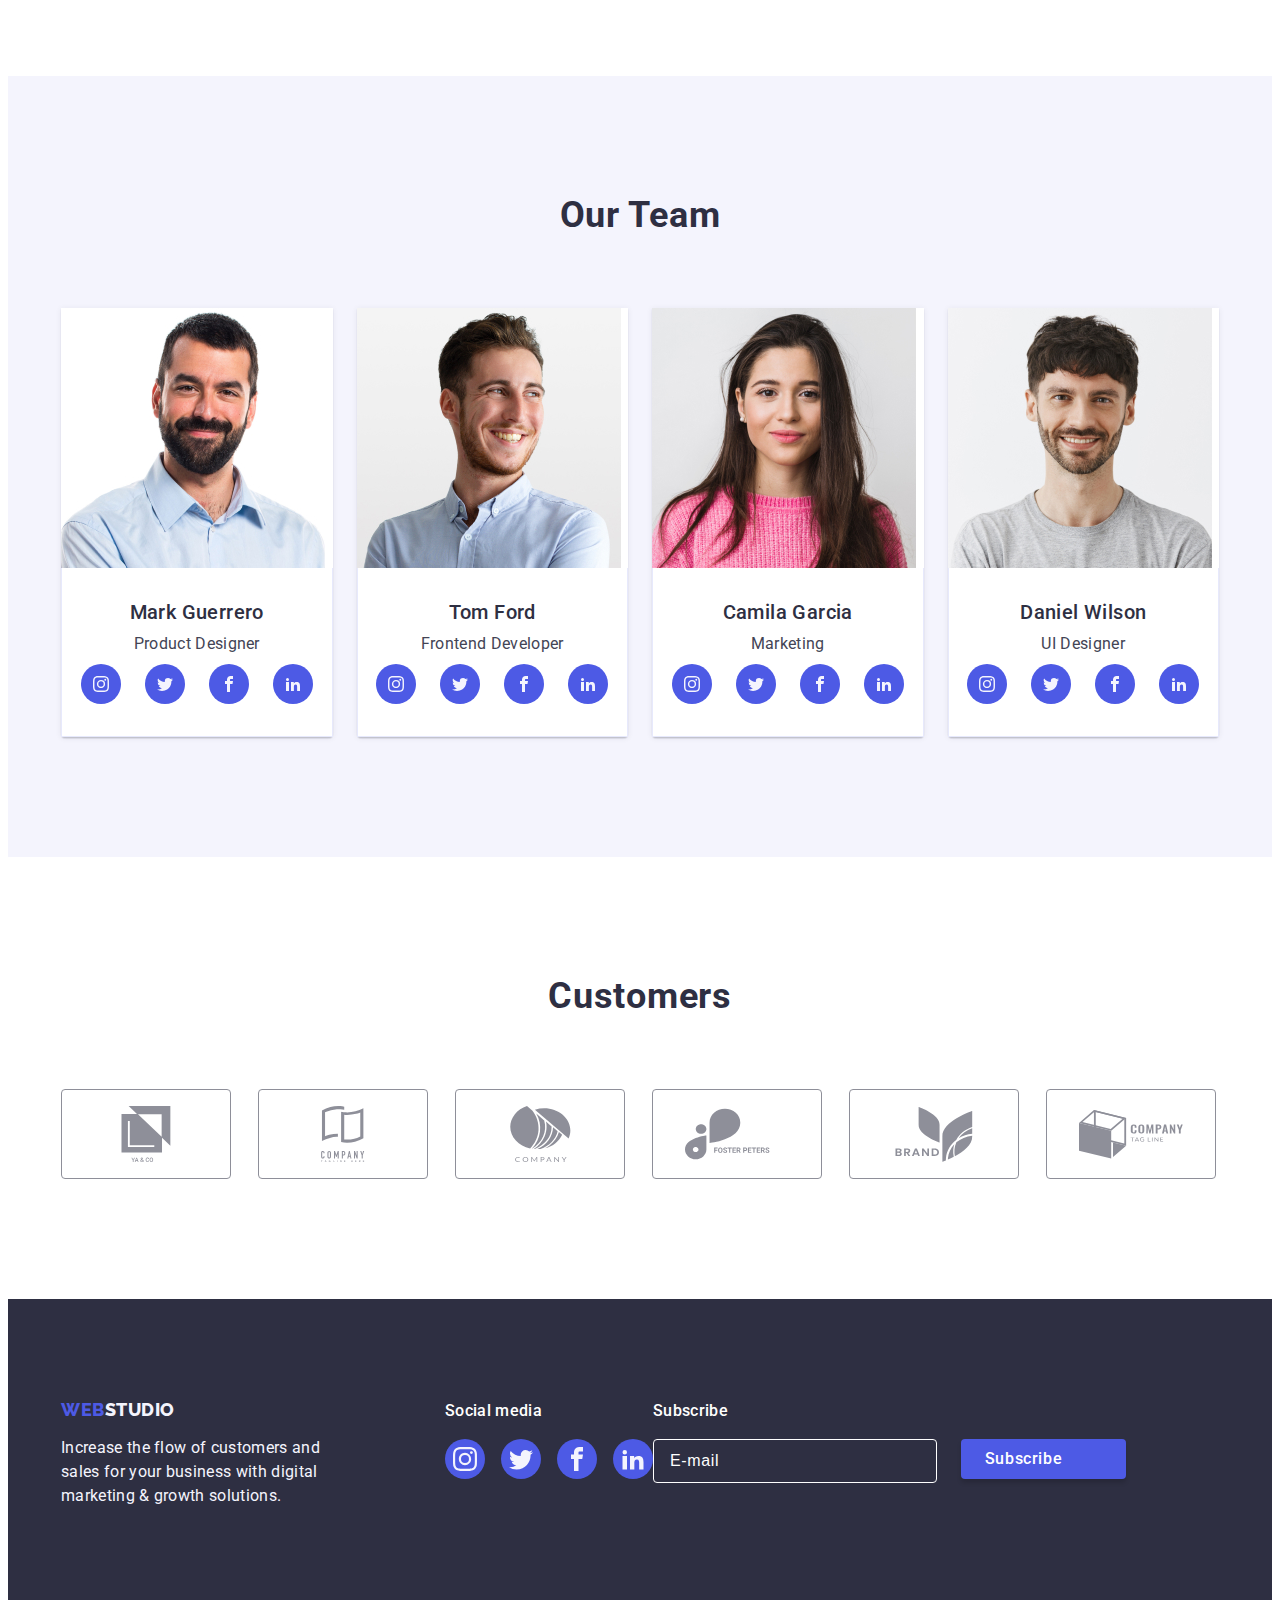
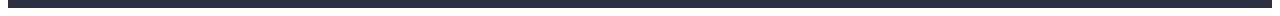
==== commit 22ea9dc6: "summary" ====
--- a/index.html
+++ b/index.html
@@ -641,133 +641,142 @@
           </ul>
         </div>
         <!-- Fotter part 3 -->
+
+        <div class="footer-wraper-part-three">
+          <p class="header-footer">Subscribe</p>
           <form class="form-footer">
-      <p class="header-footer">Subscribe</p>
-          <label class="subscribe label-footer" for="Subscribe">
-          <span class="footer-wraper-part-three">
-            <span class="footer-mail-text">E-mail</span>
-            <input class="footer-mail" 
-          name="user_mail"
-          type="text" 
-          reguired
-          pattern="[a-zA-Za-яА-ЯіІїЇєЄ']+"/>
-        </label>
-        <button class="button-footer" 
-         type="submit">Subscribe
-          <svg
-          class="footer-icon"
-          width="24"
-          height="24"
-          aria-label="icon-telegram">
-            <use href="./images/icons.svg#Frame-3"></use>
-          </svg>
-        </button>    
+            <label class="subscribe label-footer" for="Subscribe">
+              <input
+                class="footer-mail"
+                id="Subscribe"
+                placeholder="E-mail"
+                name="user_mail"
+                type="email"
+                pattern="[a-zA-Za-яА-ЯіІїЇєЄ']+"
+              />
+            </label>
+            <button class="button-footer" type="submit">
+              Subscribe
+              <svg
+                class="footer-icon"
+                width="24"
+                height="24"
+                aria-label="icon-telegram"
+              >
+                <use href="./images/icons.svg#icon-Frame-3"></use>
+              </svg>
+            </button>
+          </form>
+        </div>
       </div>
-      </form>
-
-    
-  </div>
     </footer>
     <!-- Modal -->
-    <div class="dackdrop is-hidden" data-modal>
-      <div class="modal">
-        <button class="button-modal-close" type="button" data-modal-close>
-          <svg class="modal-close-icon" aria-label="close" width="8" height="8">
-            <use href="./images/icons.svg#icon-close-black"></use>
+    <div class="modal dackdrop is-hidden" data-modal>
+      <p class="modal-descrip">Leave your contacts and we will call you back</p>
+      <form class="modal-form">
+        <div class="modal-form-container">
+          <label class="modal-form-field" for="user_name">
+            <span class="modal-form-input-desc">Name</span>
+          </label>
+
+          <div class="modal-form-input-wraper">
+            <input
+              class="modal-form-input"
+              id="user_name"
+              type="text"
+              name="user_name"
+              required
+              pattern="[a-zA-Za-яА-ЯіІїЇєЄ']+"
+              minlength="2"
+            />
+            <svg class="modal-svg" width="18" hight="24" aria-label="icon-name">
+              <use href="./images/icons.svg#icon-Vector"></use>
+            </svg>
+          </div>
+        
+        <div class="modal-form-container">
+          <label class="modal-form-field" for="user_phone">
+            <span class="modal-form-input-desc">Phone</span>
+          </label>
+          <div class="modal-form-input-wraper">
+            <input
+              class="modal-form-input"
+              id="user_phone"
+              type="tel"
+              name="user_phone"
+              required
+              pattern="(0-9){3}-(0-9){3}-(0-9){2}-(0-9){2}"
+              title="xxx-xxx-xx-xx"
+            />
+            <svg
+              class="modal-svg"
+              width="18"
+              height="24"
+              aria-label="icon-phone"
+            >
+              <use href="./images/icons.svg#icon-Vector-1"></use>
+            </svg>
+          </div>
+        </div>
+       <div class="modal-form-container">
+        <label class="modal-form-field" for="user_mail">
+          <span class="modal-form-input-desc">Email</span>
+        </label>
+        <div class="modal-form-input-wraper">
+          <input
+            class="modal-form-input"
+            id="user_mail"
+            type="text"
+            name="user_mail"
+            required
+          />
+          <svg class="modal-svg" width="18" height="24" aria-label="icon-mail">
+            <use href="./images/icons.svg#icon-Vector-2"></use>
           </svg>
-        </button>
-        <!-- Modal form -->
-        <form class="modal-form">
-          <p class="modal-descrip">
-            Leave your contacts and we will call you back
-          </p>
-          <label class="modal-form-field">
-            <span class="modal-form-input-desc">Name</span>
-            <span class="modal-form-input-wraper">
-              <input
-                type="text"
-                name="user_name"
-                class="modal-form-input"
-                required
-                pattern="[a-zA-Za-яЯ-Аа]+"
-                minlength="2"
-              />
-              <svg
-                class="modal-svg"
-                width="12"
-                hight="12"
-                aria-label="icon-mail"
-              >
-                <use href="./images/icons.svg#icon-Vector"></use>
+        </div>
+       </div>
+        <div class="modal-form-textarea">
+          <label class="modal-form-field" for="user_comment">
+            <span class="modal-form-input-desc">Comment</span>
+          </label>
+
+          <textarea
+            class="modal-form-coment"
+            id="user_comment"
+            name="user_message"
+            placeholder="Text input"
+          ></textarea>
+        </div>
+
+        <div class="modal-form-checkbox">
+          <input
+            class="modal-form-check visually-hidden"
+            id="user-policy"
+            type="checkbox"
+            name="user_privacy"
+            value="true"
+          />
+
+          <label class="modal-form-check-desc" for="user-privacy">
+          I accept the terms and conditions of the 
+          <span class="modal-form-input-desc-checkbox">    
+          <svg class="icon-checkbox" width="10" height="8">
+                <use href="./images/icons.svg#icon-Vector-4"></use>
               </svg>
             </span>
-          </label>
-
-          <label class="modal-form-field">
-            <span class="modal-form-input-desc">Phone</span>
-            <span class="modal-form-input-wraper">
-              <input class="modal-form-input"
-                type="tel"
-                name="user_phone" 
-                required
-                pattern="(0-9){3}-(0-9){3}-(0-9){2}-(0-9){2}"
-                title="xxx-xxx-xx-xx"
-              />
-              <svg
-                class="modal-svg"
-                width="12"
-                hight="12"
-                aria-label="icon-mail"
-              >
-                <use href="./images/icons.svg#icon-Vector-1"></use>
-              </svg>
-            </span>
-          </label>
-
-          <label class="modal-form-field">
-            <span class="modal-form-input-desc">Email</span>
-            <span class="modal-form-input-wraper">
-              <input class="modal-form-input"
-                type="text"
-                name="user_mail"
-                required
-              />
-              <svg
-                class="modal-svg"
-                width="12"
-                hight="12"
-                aria-label="icon-mail"
-              >
-                <use href="./images/icons.svg#icon-Vector-2"></use>
-              </svg>
-            </span>
-          </label>
-
-          <label>
-            <span class="modal-form-input-desc">Comment</span>
-            <textarea
-              class="modal-form-coment"
-              name="user_message"
-              placeholder="Text input"
-            ></textarea>
-          </label>
-
-          <input
-            id="user-policy"
-            type="checkbox"
-            name="user_policy"
-            class="modal-form-check visually-hidden"
-          />
-          <label class="modal-form-check-desc" for="user-policy">
-            <span class="modal-form-input-desc-checkbox"
-              >I accept the terms and conditions of the</span
-            >
             <a href="" class="modal-form-input-desc-link">Privacy Policy</a>
           </label>
-
-          <button type="submit" class="modal-form-button">Send</button>
-        </form>
+        </div>
+
+        <button type="submit" class="modal-form-button">Send</button>
       </div>
+    </form>
+
+      <button class="button-modal-close" type="button" data-modal-close>
+        <svg class="modal-close-icon" aria-label="close" width="8" height="8">
+          <use href="./images/icons.svg#icon-close-black"></use>
+        </svg>
+      </button>
     </div>
     <script src="./modal.js"></script>
   </body>
--- a/css/styles.css
+++ b/css/styles.css
@@ -619,81 +619,75 @@
 .footer-wraper-part-three{
   position: relative;
 }
-.footer-mail-text{
-  position: absolute;
-  top: 50%;
-  left: 0px;
-  transform: translate(0, -50%);
-  transition: background-color 250ms cubic-bezier(0.4, 0, 0.2, 1);
-  padding-left: 16px;
-  font-weight: 400;
-  font-size: 16px;
-  line-height: 1.5px;
-  color: #ffffff;
-  }
- .footer-mail{
+.form-footer{
+  display: flex;
+}
+.label-footer{
+  margin-right: 24px;
+}
+.footer-mail{
   border: 1px solid #FFFFFF;
   border-radius:4px;
-  box-shadow:(0px 4px 4px rgba(0, 0, 0, 0.15));
+  filter: box-shadow(0px 4px 4px rgba(0, 0, 0, 0.15));
   outline: none;
-  background-color: var(--naviblue);
+  background-color: transparent;
   width: 264px;
   height: 40px;
+  padding-left: 16px;
+  font-size: 16px;
+  line-height: 1.5px;
+  letter-spacing: 0.04em;
+  color: #ffffff;
 } 
- .footer-mail:focus{
-  border-color: var(--ocean);
-}
-.form-footer{
-  margin-left: 80px;
+::placeholder{
+  color: #ffffff;
+}
+.footer-mail:focus{
+  background-color: var(--ocean);
 }
 .button-footer {
+    display: flex;
+    justify-content: center;
+    align-items: center;
+    font-family: 'Roboto', sans-serif;
     font-weight: 500;
     font-size: 16px;
     line-height: 1.5;
     letter-spacing: 0.04em;
     color: #ffffff;
+    cursor: pointer;
     background: #4d5ae5;
     box-shadow: 0px 4px 4px rgba(0, 0, 0, 0.15);
     border-radius: 4px;
+    border: none;
     min-width: 165px;
-    min-height: 40px;
+    height: 40px;
     transition: background-color 250ms cubic-bezier(0.4, 0, 0.2, 1);
-  }
-  
+}
+.footer-icon{
+  fill: #FFFFFF;
+  margin-left: 16px;
+}
 /* Modal form */
+.modal-form-container{
+  margin-bottom: 8px;
+}
 .modal-form{
   display: flex;
   flex-direction: column;
 }
-.modal-descrip{
-  margin-bottom: 16px;
-  font-weight: 500;
-  font-size: 16px;
-  line-height: 1.5;
-  letter-spacing: 0.02em;
-  color: var(--naviblue);
-}
 .modal-form-field{
-  margin-bottom: 26px;
-}
-.modal-form-input-desc{
- display: block;
- font-weight: 400;
- font-size: 12px;
- line-height: 1.16;
- letter-spacing: 0.04em; 
- color: var(--light-slate);
- margin-bottom: 4px;
+   font-weight: 400;
+   font-size: 12px;
+   line-height: 1.17;
+   letter-spacing: 0.04em; 
+   color: var(--light-slate); 
+   margin-bottom: 4px;
+   margin-top: 8px;
+   display: block;
 }
 .modal-form-input-wraper{
   position: relative;
-}
-.modal-svg{
-  position: absolute;
-  top: 50%;
-  left: 16px;
-  transform: translate(0,-50%);
-  transition: background-color 250ms cubic-bezier(0.4, 0, 0.2, 1);
 }
 .modal-form-input{
   width: 100%;
@@ -705,7 +699,23 @@
   font-size: 16px;
   cursor: pointer;
   transition: border-color 250ms cubic-bezier(0.4, 0, 0.2, 1);
-  outline: none;
+  outline: transparent;
+}
+.modal-descrip{
+  font-weight: 500;
+  font-size: 16px;
+  line-height: 1.5;
+  letter-spacing: 0.02em;
+  color: var(--naviblue);
+  text-align: center;
+  margin-bottom: 16px;
+}
+.modal-svg{
+  position: absolute;
+  top: 50%;
+  left: 16px;
+  transform: translateY(-50%);
+  transition: fill #4d5a4d 250ms cubic-bezier(0.4, 0, 0.2, 1);
 }
 .modal-form-input:focus {
   border-color: var(--iris) ;
@@ -714,13 +724,23 @@
   fill: var(--iris);
 }
 /* Textarea */
+.modal-form-textarea{
+  display: block;
+  margin-bottom: 16px;
+}
 .modal-form-coment {
   resize: none;
   width: 100%;
   height: 120px;
+  font-size: 12px;
+  line-height: 1.17;
+  letter-spacing: 0.04rem;
+  color:rgba(46, 47, 66, 0.4); 
   padding: 8px 16px;
-  border-color: 1px solid  rgba(46, 47, 66, 0.4);
+  border: 1px solid  rgba(46, 47, 66, 0.2);
   border-radius: 4px;
+  background-color: transparent;
+  outline: transparent;
   transition: border-color 250ms cubic-bezier(0.4, 0, 0.2, 1);
 }
 .modal-form-coment:focus {
@@ -731,43 +751,35 @@
   text-transform: uppercase;
 }
 /* Checkbox */
+.modal-form-checkbox{
+  display: block;
+}
+.modal-form-check-desc{
+  display: flex;
+  align-items: center;
+  font-size: 12px;
+  line-height: 1.17;
+  letter-spacing: 0.04em;
+  color: var(--light-slate);
+}
 .modal-form-input-desc-checkbox{
-font-weight: 400;
-font-size: 12px;
-line-height: 1.16;
-letter-spacing: 0.04em;
-color: var(--light-slate);
-}
-.modal-form-check-desc{
-  display: flex;
-  align-items: center;
-}
-.modal-form-input-desc-checkbox{
-  margin-left: 8px;
+width: 16px;
+height: 16px;
+border: 1px solid #2e2f42;
+border-radius: 2px;
+display: inline-flex;
+align-items: center;
+justify-content: center;
+fill: transparent;
+}
+.modal-form-check:focus + .modal-form-input-desc-checkbox{
+background-color: var(--ocean);
+border: none;
+fill: var(--white);
+border-color: var(--ocean);
 }
 .modal-form-input-desc-link{
-  margin-left: 5px;
   color: var(--iris);
-}
-.modal-form-check-desc::before{
- content:"";
- display: block;
- width: 16px;
- height: 16px;
- background-color: var(--cloud);
- border: 1px solid rgba(46, 47, 66, 0.4);
- border-radius: 2px;
- cursor: pointer;
- background-repeat: no-repeat;
- background-position: center;
-}
-.modal-form-check:checked + .modal-form-check-desc::before {
-background-image: url(../images/Vector\ \(3\).svg);
-background-color: var(--ocean);
-
-}
-.modal-form-check:focus + .modal-form-check-desc::before {
-  outline: 2px var(--ocean);
 }
 
 /* Button modal  */
@@ -775,17 +787,19 @@
   display: block;
   margin-left: auto;
   margin-right: auto;
-  margin-top: 24px;
   font-weight: 500;
+  font-family: 'Roboto',sans-serif;
   font-size: 16px;
   line-height: 1.5;
   letter-spacing: 0.04em;
   color: #ffffff;
-  background: #4d5ae5;
+  cursor: pointer;
+  background-color: #4d5ae5;
+  border: none;
   box-shadow: 0px 4px 4px rgba(0, 0, 0, 0.15);
   border-radius: 4px;
   min-width: 169px;
-  min-height: 56px;
+  height: 56px;
   border: none;
   transition: background-color 250ms cubic-bezier(0.4, 0, 0.2, 1);
 }
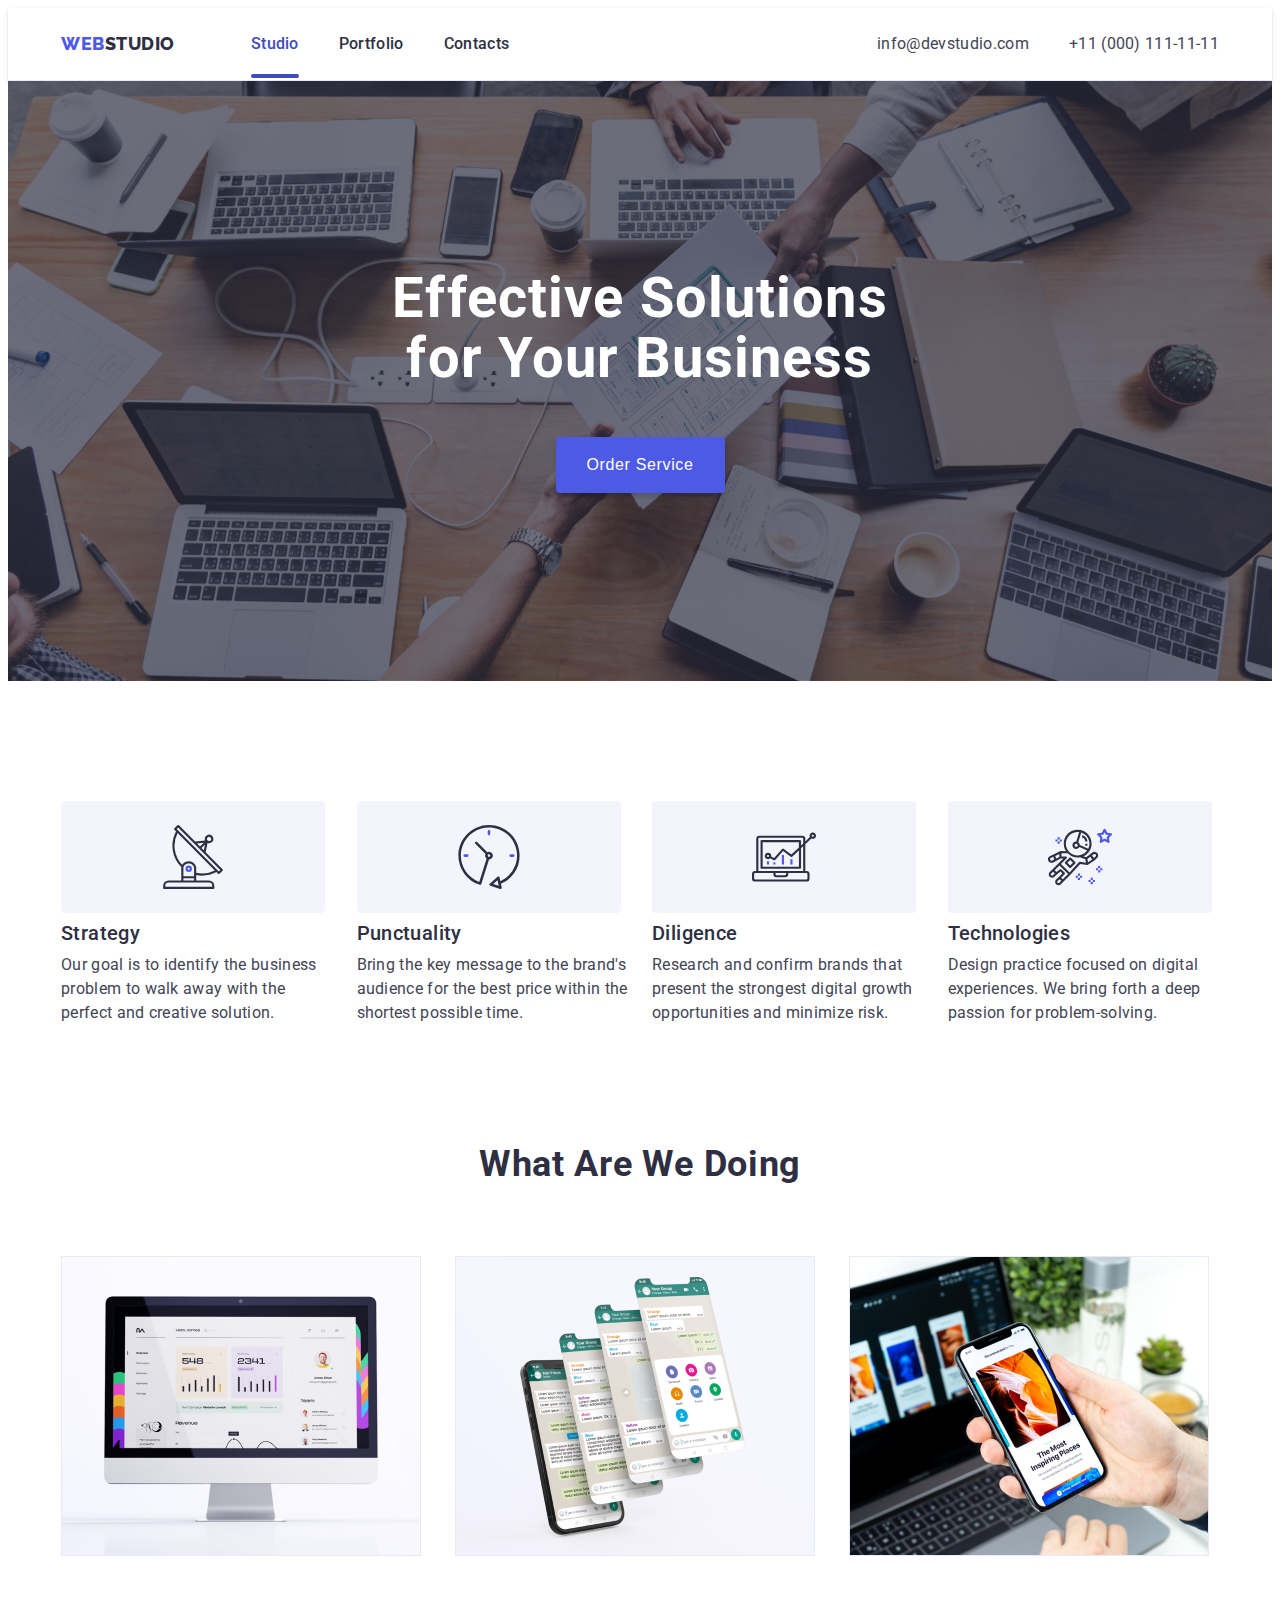
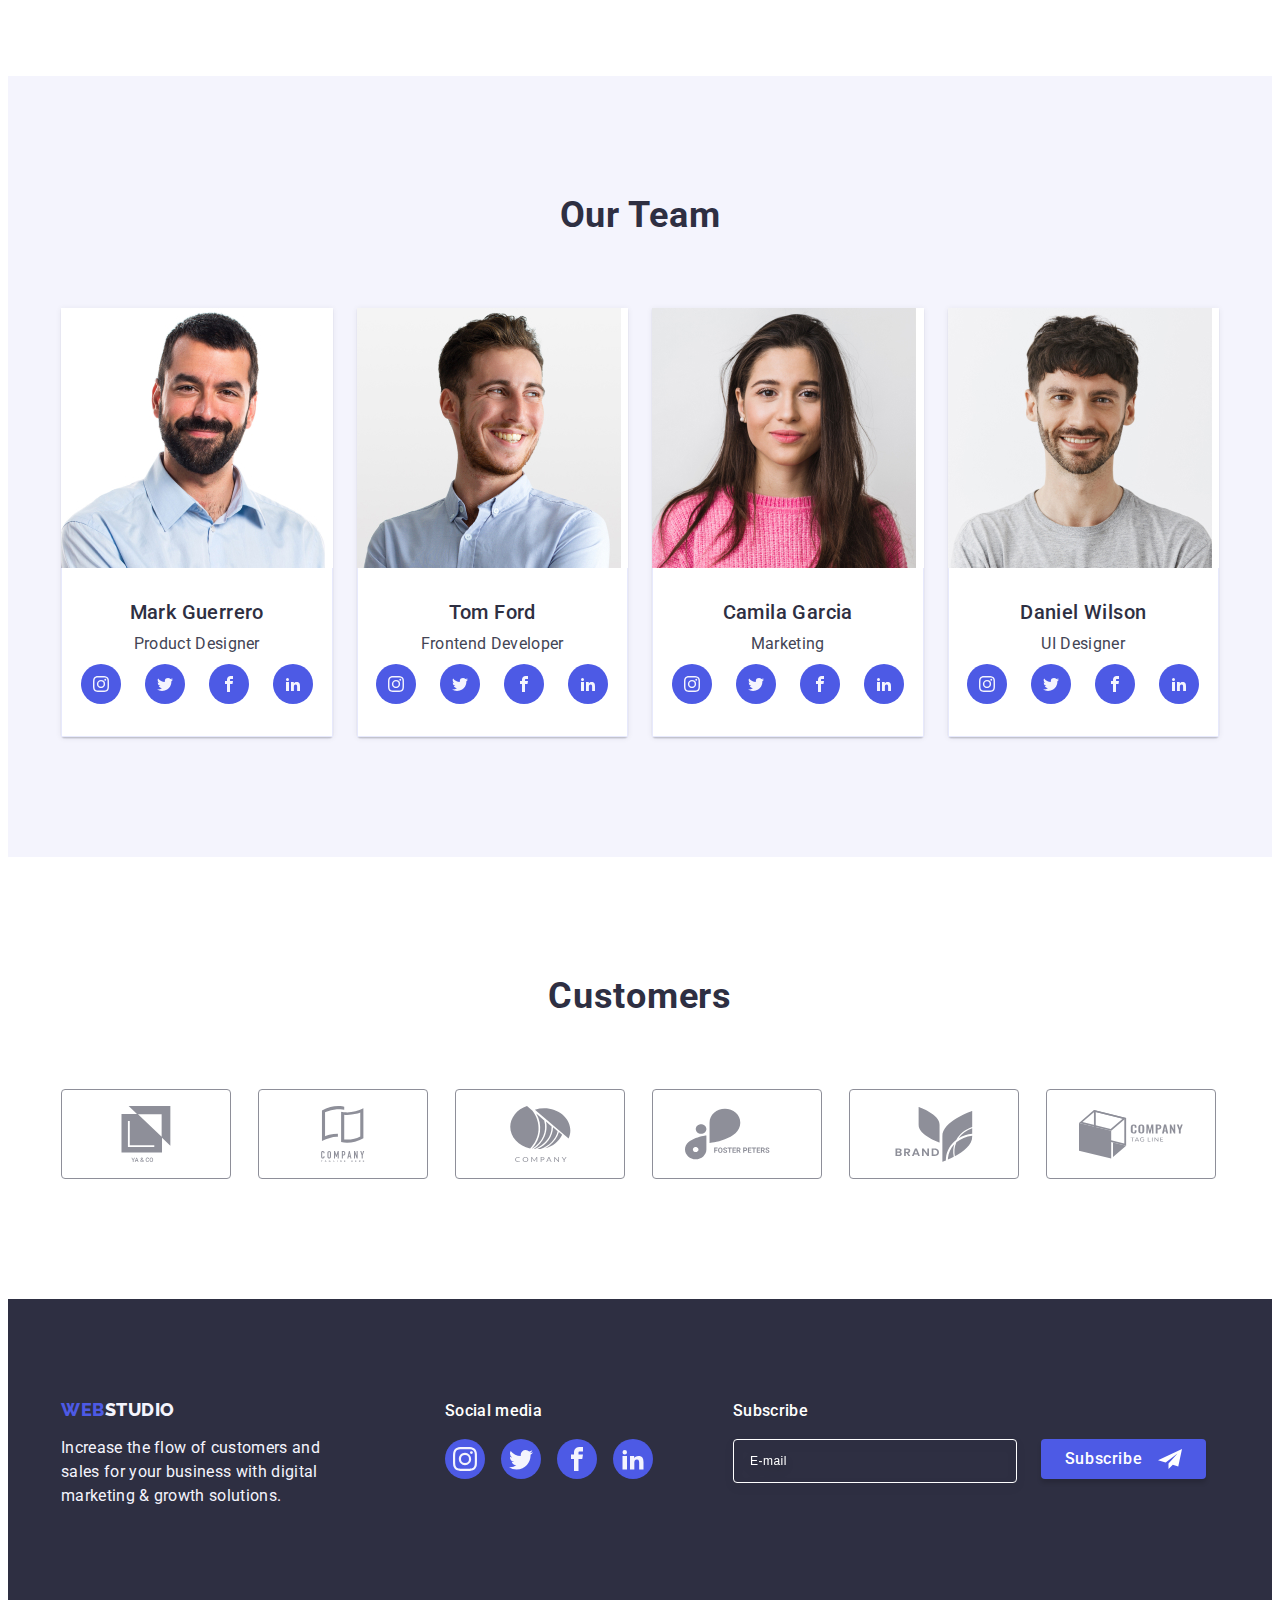
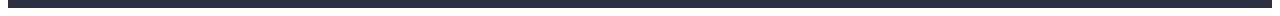
==== commit 6617d827: "summary" ====
--- a/index.html
+++ b/index.html
@@ -650,7 +650,7 @@
                 class="footer-mail"
                 id="Subscribe"
                 placeholder="E-mail"
-                name="user_mail"
+                name="user-mail"
                 type="email"
                 pattern="[a-zA-Za-яА-ЯіІїЇєЄ']+"
               />
@@ -672,111 +672,127 @@
     </footer>
     <!-- Modal -->
     <div class="modal dackdrop is-hidden" data-modal>
-      <p class="modal-descrip">Leave your contacts and we will call you back</p>
-      <form class="modal-form">
-        <div class="modal-form-container">
-          <label class="modal-form-field" for="user_name">
-            <span class="modal-form-input-desc">Name</span>
-          </label>
-
-          <div class="modal-form-input-wraper">
-            <input
-              class="modal-form-input"
-              id="user_name"
-              type="text"
-              name="user_name"
-              required
-              pattern="[a-zA-Za-яА-ЯіІїЇєЄ']+"
-              minlength="2"
-            />
-            <svg class="modal-svg" width="18" hight="24" aria-label="icon-name">
-              <use href="./images/icons.svg#icon-Vector"></use>
-            </svg>
+      <div class="">
+        <p class="modal-descrip">
+          Leave your contacts and we will call you back
+        </p>
+        <form class="modal-form">
+          <div class="modal-form-container">
+            <label class="modal-form-field" for="user-name">
+              <span class="modal-form-input-desc">Name</span>
+            </label>
+
+            <div class="modal-form-input-wraper">
+              <input
+                class="modal-form-input"
+                id="user-name"
+                type="text"
+                name="user_name"
+                required
+                pattern="[a-zA-Za-яА-ЯіІїЇєЄ']+"
+                minlength="2"
+              />
+              <svg
+                class="modal-svg"
+                width="18"
+                height="24"
+                aria-label="icon-name"
+              >
+                <use href="./images/icons.svg#icon-Vector"></use>
+              </svg>
+            </div>
+
+            <div class="modal-form-container">
+              <label class="modal-form-field" for="user-phone">
+                <span class="modal-form-input-desc">Phone</span>
+              </label>
+              <div class="modal-form-input-wraper">
+                <input
+                  class="modal-form-input"
+                  id="user-phone"
+                  type="tel"
+                  name="user_phone"
+                  required
+                  pattern="(0-9){3}-(0-9){3}-(0-9){2}-(0-9){2}"
+                  title="xxx-xxx-xx-xx"
+                />
+                <svg
+                  class="modal-svg"
+                  width="18"
+                  height="24"
+                  aria-label="icon-phone"
+                >
+                  <use href="./images/icons.svg#icon-Vector-1"></use>
+                </svg>
+              </div>
+            </div>
+            <div class="modal-form-container">
+              <label class="modal-form-field" for="user-mail">
+                <span class="modal-form-input-desc">Email</span>
+              </label>
+              <div class="modal-form-input-wraper">
+                <input
+                  class="modal-form-input"
+                  id="user-mail"
+                  type="text"
+                  name="user_mail"
+                  required
+                />
+                <svg
+                  class="modal-svg"
+                  width="18"
+                  height="24"
+                  aria-label="icon-mail"
+                >
+                  <use href="./images/icons.svg#icon-Vector-2"></use>
+                </svg>
+              </div>
+            </div>
+            <div class="modal-form-textarea">
+              <label class="modal-form-field" for="user-comment">
+                <span class="modal-form-input-desc">Comment</span>
+              </label>
+
+              <textarea
+                class="modal-form-coment"
+                id="user-comment"
+                name="user-comment"
+                placeholder="Text input"
+              ></textarea>
+            </div>
+
+            <div class="modal-form-checkbox">
+              <input
+                class="modal-form-check visually-hidden"
+                id="user-policy"
+                type="checkbox"
+                name="user-privacy"
+                value="true"
+              />
+
+              <label class="modal-form-check-desc" for="user-privacy">
+                I accept the terms and conditions of the
+                <span class="modal-form-input-desc-checkbox">
+                  <svg class="icon-checkbox" width="10" height="8">
+                    <use href="./images/icons.svg#icon-Vector-4"></use>
+                  </svg>
+                </span>
+                <a href="" id="user-privacy" class="modal-form-input-desc-link"
+                  >Privacy Policy</a
+                >
+              </label>
+            </div>
+
+            <button type="submit" class="modal-form-button">Send</button>
           </div>
-        
-        <div class="modal-form-container">
-          <label class="modal-form-field" for="user_phone">
-            <span class="modal-form-input-desc">Phone</span>
-          </label>
-          <div class="modal-form-input-wraper">
-            <input
-              class="modal-form-input"
-              id="user_phone"
-              type="tel"
-              name="user_phone"
-              required
-              pattern="(0-9){3}-(0-9){3}-(0-9){2}-(0-9){2}"
-              title="xxx-xxx-xx-xx"
-            />
-            <svg
-              class="modal-svg"
-              width="18"
-              height="24"
-              aria-label="icon-phone"
-            >
-              <use href="./images/icons.svg#icon-Vector-1"></use>
-            </svg>
-          </div>
-        </div>
-       <div class="modal-form-container">
-        <label class="modal-form-field" for="user_mail">
-          <span class="modal-form-input-desc">Email</span>
-        </label>
-        <div class="modal-form-input-wraper">
-          <input
-            class="modal-form-input"
-            id="user_mail"
-            type="text"
-            name="user_mail"
-            required
-          />
-          <svg class="modal-svg" width="18" height="24" aria-label="icon-mail">
-            <use href="./images/icons.svg#icon-Vector-2"></use>
+        </form>
+
+        <button class="button-modal-close" type="button" data-modal-close>
+          <svg class="modal-close-icon" aria-label="close" width="8" height="8">
+            <use href="./images/icons.svg#icon-close-black"></use>
           </svg>
-        </div>
-       </div>
-        <div class="modal-form-textarea">
-          <label class="modal-form-field" for="user_comment">
-            <span class="modal-form-input-desc">Comment</span>
-          </label>
-
-          <textarea
-            class="modal-form-coment"
-            id="user_comment"
-            name="user_message"
-            placeholder="Text input"
-          ></textarea>
-        </div>
-
-        <div class="modal-form-checkbox">
-          <input
-            class="modal-form-check visually-hidden"
-            id="user-policy"
-            type="checkbox"
-            name="user_privacy"
-            value="true"
-          />
-
-          <label class="modal-form-check-desc" for="user-privacy">
-          I accept the terms and conditions of the 
-          <span class="modal-form-input-desc-checkbox">    
-          <svg class="icon-checkbox" width="10" height="8">
-                <use href="./images/icons.svg#icon-Vector-4"></use>
-              </svg>
-            </span>
-            <a href="" class="modal-form-input-desc-link">Privacy Policy</a>
-          </label>
-        </div>
-
-        <button type="submit" class="modal-form-button">Send</button>
+        </button>
       </div>
-    </form>
-
-      <button class="button-modal-close" type="button" data-modal-close>
-        <svg class="modal-close-icon" aria-label="close" width="8" height="8">
-          <use href="./images/icons.svg#icon-close-black"></use>
-        </svg>
-      </button>
     </div>
     <script src="./modal.js"></script>
   </body>
--- a/css/styles.css
+++ b/css/styles.css
@@ -547,77 +547,11 @@
 .social-list-link-footer:focus {
   background-color: #31D0AA ;
 }
-.dackdrop{
-  position: fixed;
-  top: 0;
-  left: 0;
-  width: 100%;
-  height: 100%;
-  background-color: rgba(46, 47, 66, 0.4);
-  visibility: visible;
-  pointer-events: auto;
-  transition: opacity 250ms cubic-bezier(0.4, 0, 0.2, 1),
-  visibility 250ms cubic-bezier(0.4, 0, 0.2, 1);
-
-}
-.modal {
-  position: absolute;
-  top: 50%;
-  left: 50%;
-  transform: translate(-50%, -50%);
-  width: 408px;
-  min-height: 576px;
-  background-color:#FCFCFC; 
-  box-shadow: 
-  0px 1px 1px rgba(0, 0, 0, 0.14), 
-  0px 1px 3px rgba(0, 0, 0, 0.12),
-  0px 2px 1px rgba(0, 0, 0, 0.2);
-  border-radius: 4px;
-  transition: transform 250ms 
-  cubic-bezier(0.4, 0, 0.2, 1);
-  padding: 72px 24px 24px 24px;
-}
-.modal-close-icon{
-  transition: fill 250ms 
-  cubic-bezier(0.4, 0, 0.2, 1);
-}
-.button-modal-close{
-  background-color: #E7E9FC;
-  color: var(--naviblue);
-  border-radius: 50%;
-  border: 1px solid rgba(0, 0, 0, 0.1);
-  width: 24px;
-  height: 24px;
-
-  display: flex;
-  align-items: center;
-  justify-content: center;
-  padding: 0;
-  
-  position: absolute;
-  top: 24px;
-  right: 24px;
-  transition: background-color 250ms cubic-bezier(0.4, 0, 0.2, 1),
-  border 250ms cubic-bezier(0.4, 0, 0.2, 1);
-
-}
-.button-modal-close:hover,
-.button-modal-close:focus{
-  background-color: #404bbf;
-  border: none;
-}
-.button-modal-close:hover .modal-close-icon,
-.button-modal-close:focus .modal-close-icon {
-fill: #ffffff;
-}
-.is-hidden{
-  opacity: 0;
-  visibility: hidden;
-  pointer-events: none;
-}
+
 /* < !-- Fotter part 3--> */
 .footer-wraper-part-three{
   position: relative;
+  margin-left: 80px;
 }
 .form-footer{
   display: flex;
@@ -628,14 +562,14 @@
 .footer-mail{
   border: 1px solid #FFFFFF;
   border-radius:4px;
-  filter: box-shadow(0px 4px 4px rgba(0, 0, 0, 0.15));
+  filter: drop-shadow(0px 4px 4px rgba(0, 0, 0, 0.15));
   outline: none;
   background-color: transparent;
   width: 264px;
   height: 40px;
   padding-left: 16px;
-  font-size: 16px;
-  line-height: 1.5px;
+  font-size: 12px;
+  line-height: 1.5;
   letter-spacing: 0.04em;
   color: #ffffff;
 } 
@@ -669,12 +603,79 @@
   margin-left: 16px;
 }
 /* Modal form */
+.dackdrop{
+  position: fixed;
+  top: 0;
+  left: 0;
+  width: 100%;
+  height: 100%;
+  background-color: rgba(46, 47, 66, 0.4);
+  visibility: visible;
+  pointer-events: auto;
+  transition: opacity 250ms cubic-bezier(0.4, 0, 0.2, 1),
+  visibility 250ms cubic-bezier(0.4, 0, 0.2, 1);
+  padding: 72px 24px 24px 24px;
+}
+.modal {
+  position: absolute;
+  top: 50%;
+  left: 50%;
+  transform: translate(-50%, -50%);
+  width: 408px;
+  min-height: 576px;
+  background-color:#FCFCFC; 
+  box-shadow: 
+  0px 1px 1px rgba(0, 0, 0, 0.14), 
+  0px 1px 3px rgba(0, 0, 0, 0.12),
+  0px 2px 1px rgba(0, 0, 0, 0.2);
+  border-radius: 4px;
+  transition: transform 250ms 
+  cubic-bezier(0.4, 0, 0.2, 1);
+}
+.modal-close-icon{
+  transition: fill 250ms 
+  cubic-bezier(0.4, 0, 0.2, 1);
+}
+.button-modal-close{
+  background-color: #E7E9FC;
+  color: var(--naviblue);
+  border-radius: 50%;
+  border: 1px solid rgba(0, 0, 0, 0.1);
+  width: 24px;
+  height: 24px;
+
+  display: flex;
+  align-items: center;
+  justify-content: center;
+  padding: 0;
+  
+  position: absolute;
+  top: 24px;
+  right: 24px;
+  transition: background-color 250ms cubic-bezier(0.4, 0, 0.2, 1),
+  border 250ms cubic-bezier(0.4, 0, 0.2, 1);
+
+}
+.button-modal-close:hover,
+.button-modal-close:focus{
+  background-color: #404bbf;
+  border: none;
+}
+.button-modal-close:hover .modal-close-icon,
+.button-modal-close:focus .modal-close-icon {
+fill: #ffffff;
+}
+.is-hidden{
+  opacity: 0;
+  visibility: hidden;
+  pointer-events: none;
+}
+.modal-form{
+  display: flex;
+  flex-direction: column;
+}
 .modal-form-container{
   margin-bottom: 8px;
-}
-.modal-form{
-  display: flex;
-  flex-direction: column;
 }
 .modal-form-field{
    font-weight: 400;
@@ -682,33 +683,30 @@
    line-height: 1.17;
    letter-spacing: 0.04em; 
    color: var(--light-slate); 
+   display: block;
    margin-bottom: 4px;
-   margin-top: 8px;
-   display: block;
 }
 .modal-form-input-wraper{
   position: relative;
 }
 .modal-form-input{
   width: 100%;
-  height: 40px ;
+  height: 40px;
   border: 1px solid rgba(46, 47, 66, 0.4);
   border-radius: 4px;
+  background-color: transparent;
+  outline: transparent;
   padding-left: 38px;
   color: var(--naviblue);
   font-size: 16px;
   cursor: pointer;
   transition: border-color 250ms cubic-bezier(0.4, 0, 0.2, 1);
-  outline: transparent;
-}
-.modal-descrip{
-  font-weight: 500;
-  font-size: 16px;
-  line-height: 1.5;
-  letter-spacing: 0.02em;
-  color: var(--naviblue);
-  text-align: center;
-  margin-bottom: 16px;
+}
+.modal-form-input:focus {
+  border-color: var(--iris) ;
+}
+.modal-form-input:focus + .modal-svg{
+  fill: var(--iris);
 }
 .modal-svg{
   position: absolute;
@@ -717,11 +715,14 @@
   transform: translateY(-50%);
   transition: fill #4d5a4d 250ms cubic-bezier(0.4, 0, 0.2, 1);
 }
-.modal-form-input:focus {
-  border-color: var(--iris) ;
-}
-.modal-form-input:focus + .modal-svg{
-  fill: var(--iris);
+.modal-descrip{
+  font-weight: 500;
+  font-size: 16px;
+  line-height: 1.5;
+  letter-spacing: 0.02em;
+  color: var(--naviblue);
+  text-align: center;
+  margin-bottom: 16px;
 }
 /* Textarea */
 .modal-form-textarea{
@@ -729,19 +730,19 @@
   margin-bottom: 16px;
 }
 .modal-form-coment {
-  resize: none;
   width: 100%;
   height: 120px;
   font-size: 12px;
   line-height: 1.17;
-  letter-spacing: 0.04rem;
+  letter-spacing: 0.04em;
   color:rgba(46, 47, 66, 0.4); 
-  padding: 8px 16px;
   border: 1px solid  rgba(46, 47, 66, 0.2);
   border-radius: 4px;
   background-color: transparent;
   outline: transparent;
-  transition: border-color 250ms cubic-bezier(0.4, 0, 0.2, 1);
+  resize: none; 
+  padding: 8px 16px;
+ transition: border-color 250ms cubic-bezier(0.4, 0, 0.2, 1);
 }
 .modal-form-coment:focus {
 outline: none;
@@ -753,6 +754,7 @@
 /* Checkbox */
 .modal-form-checkbox{
   display: block;
+  margin-bottom: 24px;
 }
 .modal-form-check-desc{
   display: flex;
@@ -781,7 +783,6 @@
 .modal-form-input-desc-link{
   color: var(--iris);
 }
-
 /* Button modal  */
 .modal-form-button{
   display: block;
